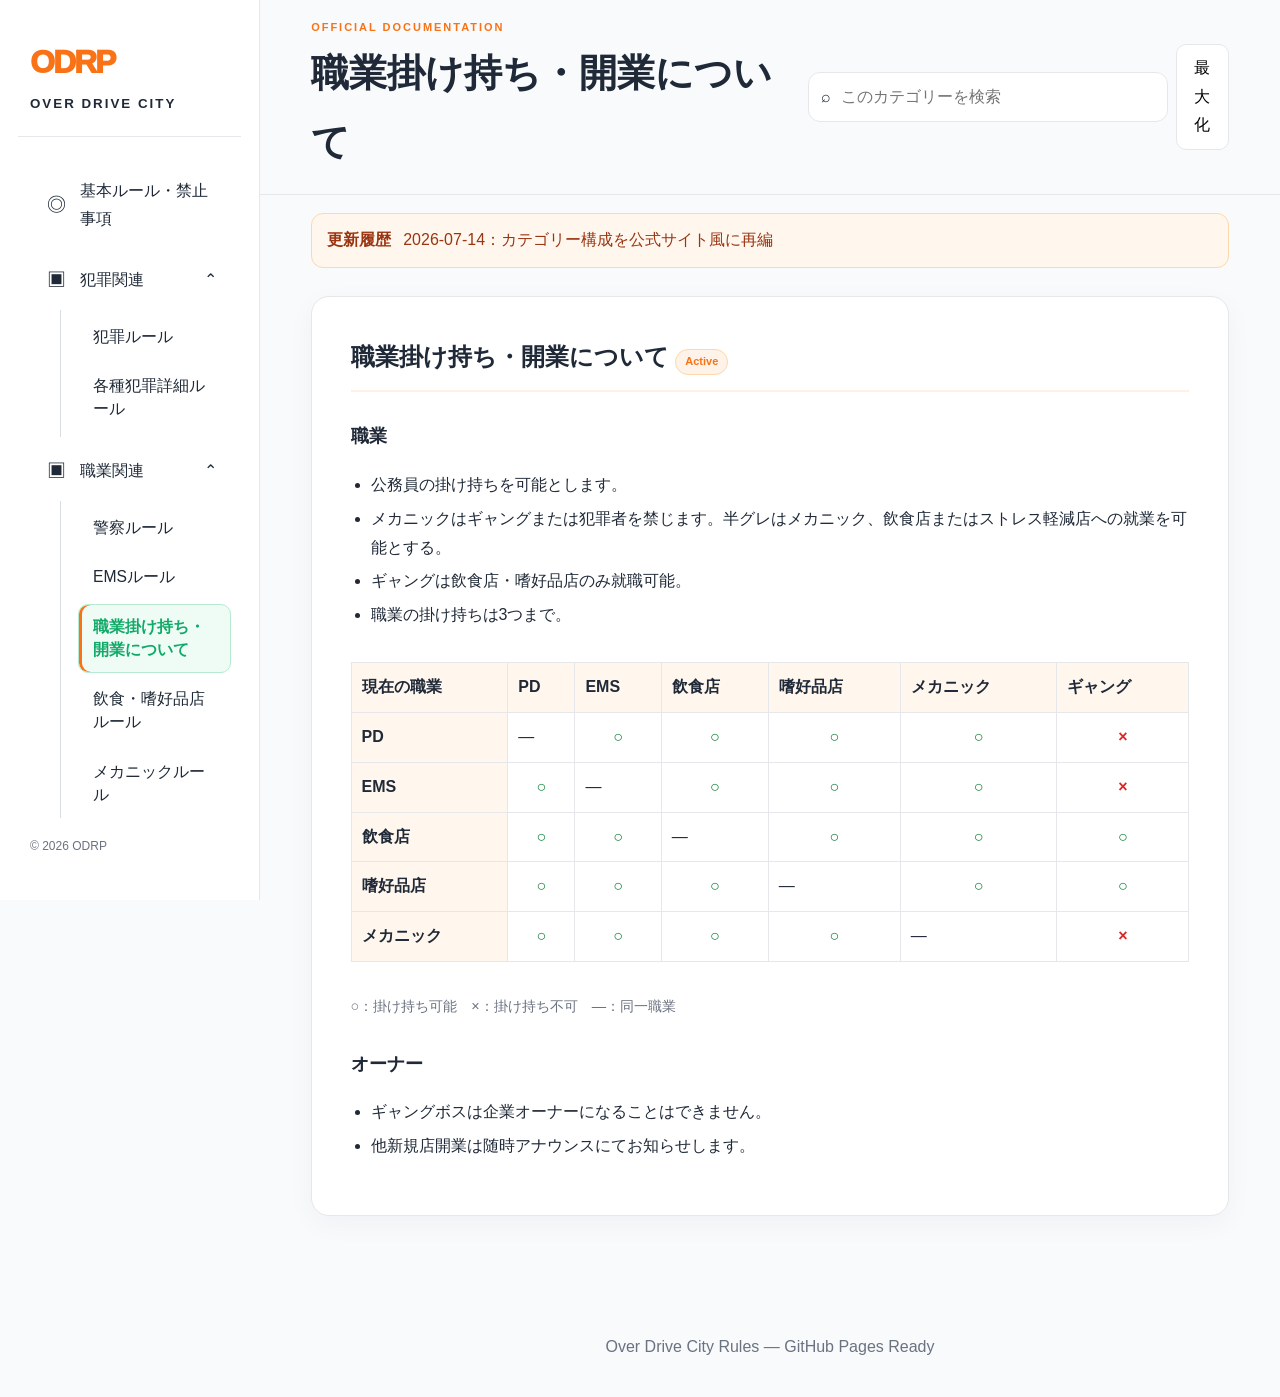
==== index.html @ 1b8e7c6a "Update index.html" ====
<!DOCTYPE html>
<html lang="ja" foxified-bridged="" foxified=""><head>
<meta charset="utf-8">
<meta content="width=device-width,initial-scale=1" name="viewport">
<meta content="#f97316" name="theme-color">
<meta content="Over Drive City（ODRP）公式ルールサイト" name="description">
<title>ODRP Rules | Over Drive City</title>
<link href="style.css" rel="stylesheet">
<script defer src="script.js"></script>
<style>.swal2-popup.swal2-toast{box-sizing:border-box;grid-column:1/4 !important;grid-row:1/4 !important;grid-template-columns:min-content auto min-content;padding:1em;overflow-y:hidden;background:#fff;box-shadow:0 0 1px rgba(0,0,0,.075),0 1px 2px rgba(0,0,0,.075),1px 2px 4px rgba(0,0,0,.075),1px 3px 8px rgba(0,0,0,.075),2px 4px 16px rgba(0,0,0,.075);pointer-events:all}.swal2-popup.swal2-toast>*{grid-column:2}.swal2-popup.swal2-toast .swal2-title{margin:.5em 1em;padding:0;font-size:1em;text-align:initial}.swal2-popup.swal2-toast .swal2-loading{justify-content:center}.swal2-popup.swal2-toast .swal2-input{height:2em;margin:.5em;font-size:1em}.swal2-popup.swal2-toast .swal2-validation-message{font-size:1em}.swal2-popup.swal2-toast .swal2-footer{margin:.5em 0 0;padding:.5em 0 0;font-size:.8em}.swal2-popup.swal2-toast .swal2-close{grid-column:3/3;grid-row:1/99;align-self:center;width:.8em;height:.8em;margin:0;font-size:2em}.swal2-popup.swal2-toast .swal2-html-container{margin:.5em 1em;padding:0;overflow:initial;font-size:1em;text-align:initial}.swal2-popup.swal2-toast .swal2-html-container:empty{padding:0}.swal2-popup.swal2-toast .swal2-loader{grid-column:1;grid-row:1/99;align-self:center;width:2em;height:2em;margin:.25em}.swal2-popup.swal2-toast .swal2-icon{grid-column:1;grid-row:1/99;align-self:center;width:2em;min-width:2em;height:2em;margin:0 .5em 0 0}.swal2-popup.swal2-toast .swal2-icon .swal2-icon-content{display:flex;align-items:center;font-size:1.8em;font-weight:bold}.swal2-popup.swal2-toast .swal2-icon.swal2-success .swal2-success-ring{width:2em;height:2em}.swal2-popup.swal2-toast .swal2-icon.swal2-error [class^=swal2-x-mark-line]{top:.875em;width:1.375em}.swal2-popup.swal2-toast .swal2-icon.swal2-error [class^=swal2-x-mark-line][class$=left]{left:.3125em}.swal2-popup.swal2-toast .swal2-icon.swal2-error [class^=swal2-x-mark-line][class$=right]{right:.3125em}.swal2-popup.swal2-toast .swal2-actions{justify-content:flex-start;height:auto;margin:0;margin-top:.5em;padding:0 .5em}.swal2-popup.swal2-toast .swal2-styled{margin:.25em .5em;padding:.4em .6em;font-size:1em}.swal2-popup.swal2-toast .swal2-success{border-color:#a5dc86}.swal2-popup.swal2-toast .swal2-success [class^=swal2-success-circular-line]{position:absolute;width:1.6em;height:3em;border-radius:50%}.swal2-popup.swal2-toast .swal2-success [class^=swal2-success-circular-line][class$=left]{top:-0.8em;left:-0.5em;transform:rotate(-45deg);transform-origin:2em 2em;border-radius:4em 0 0 4em}.swal2-popup.swal2-toast .swal2-success [class^=swal2-success-circular-line][class$=right]{top:-0.25em;left:.9375em;transform-origin:0 1.5em;border-radius:0 4em 4em 0}.swal2-popup.swal2-toast .swal2-success .swal2-success-ring{width:2em;height:2em}.swal2-popup.swal2-toast .swal2-success .swal2-success-fix{top:0;left:.4375em;width:.4375em;height:2.6875em}.swal2-popup.swal2-toast .swal2-success [class^=swal2-success-line]{height:.3125em}.swal2-popup.swal2-toast .swal2-success [class^=swal2-success-line][class$=tip]{top:1.125em;left:.1875em;width:.75em}.swal2-popup.swal2-toast .swal2-success [class^=swal2-success-line][class$=long]{top:.9375em;right:.1875em;width:1.375em}.swal2-popup.swal2-toast .swal2-success.swal2-icon-show .swal2-success-line-tip{animation:swal2-toast-animate-success-line-tip .75s}.swal2-popup.swal2-toast .swal2-success.swal2-icon-show .swal2-success-line-long{animation:swal2-toast-animate-success-line-long .75s}.swal2-popup.swal2-toast.swal2-show{animation:swal2-toast-show .5s}.swal2-popup.swal2-toast.swal2-hide{animation:swal2-toast-hide .1s forwards}div:where(.swal2-container){display:grid;position:fixed;z-index:1060;inset:0;box-sizing:border-box;grid-template-areas:"top-start     top            top-end" "center-start  center         center-end" "bottom-start  bottom-center  bottom-end";grid-template-rows:minmax(min-content, auto) minmax(min-content, auto) minmax(min-content, auto);height:100%;padding:.625em;overflow-x:hidden;transition:background-color .1s;-webkit-overflow-scrolling:touch}div:where(.swal2-container).swal2-backdrop-show,div:where(.swal2-container).swal2-noanimation{background:rgba(0,0,0,.4)}div:where(.swal2-container).swal2-backdrop-hide{background:rgba(0,0,0,0) !important}div:where(.swal2-container).swal2-top-start,div:where(.swal2-container).swal2-center-start,div:where(.swal2-container).swal2-bottom-start{grid-template-columns:minmax(0, 1fr) auto auto}div:where(.swal2-container).swal2-top,div:where(.swal2-container).swal2-center,div:where(.swal2-container).swal2-bottom{grid-template-columns:auto minmax(0, 1fr) auto}div:where(.swal2-container).swal2-top-end,div:where(.swal2-container).swal2-center-end,div:where(.swal2-container).swal2-bottom-end{grid-template-columns:auto auto minmax(0, 1fr)}div:where(.swal2-container).swal2-top-start>.swal2-popup{align-self:start}div:where(.swal2-container).swal2-top>.swal2-popup{grid-column:2;place-self:start center}div:where(.swal2-container).swal2-top-end>.swal2-popup,div:where(.swal2-container).swal2-top-right>.swal2-popup{grid-column:3;place-self:start end}div:where(.swal2-container).swal2-center-start>.swal2-popup,div:where(.swal2-container).swal2-center-left>.swal2-popup{grid-row:2;align-self:center}div:where(.swal2-container).swal2-center>.swal2-popup{grid-column:2;grid-row:2;place-self:center center}div:where(.swal2-container).swal2-center-end>.swal2-popup,div:where(.swal2-container).swal2-center-right>.swal2-popup{grid-column:3;grid-row:2;place-self:center end}div:where(.swal2-container).swal2-bottom-start>.swal2-popup,div:where(.swal2-container).swal2-bottom-left>.swal2-popup{grid-column:1;grid-row:3;align-self:end}div:where(.swal2-container).swal2-bottom>.swal2-popup{grid-column:2;grid-row:3;place-self:end center}div:where(.swal2-container).swal2-bottom-end>.swal2-popup,div:where(.swal2-container).swal2-bottom-right>.swal2-popup{grid-column:3;grid-row:3;place-self:end end}div:where(.swal2-container).swal2-grow-row>.swal2-popup,div:where(.swal2-container).swal2-grow-fullscreen>.swal2-popup{grid-column:1/4;width:100%}div:where(.swal2-container).swal2-grow-column>.swal2-popup,div:where(.swal2-container).swal2-grow-fullscreen>.swal2-popup{grid-row:1/4;align-self:stretch}div:where(.swal2-container).swal2-no-transition{transition:none !important}div:where(.swal2-container) div:where(.swal2-popup){display:none;position:relative;box-sizing:border-box;grid-template-columns:minmax(0, 100%);width:32em;max-width:100%;padding:0 0 1.25em;border:none;border-radius:5px;background:#fff;color:#545454;font-family:inherit;font-size:1rem}div:where(.swal2-container) div:where(.swal2-popup):focus{outline:none}div:where(.swal2-container) div:where(.swal2-popup).swal2-loading{overflow-y:hidden}div:where(.swal2-container) h2:where(.swal2-title){position:relative;max-width:100%;margin:0;padding:.8em 1em 0;color:inherit;font-size:1.875em;font-weight:600;text-align:center;text-transform:none;word-wrap:break-word}div:where(.swal2-container) div:where(.swal2-actions){display:flex;z-index:1;box-sizing:border-box;flex-wrap:wrap;align-items:center;justify-content:center;width:auto;margin:1.25em auto 0;padding:0}div:where(.swal2-container) div:where(.swal2-actions):not(.swal2-loading) .swal2-styled[disabled]{opacity:.4}div:where(.swal2-container) div:where(.swal2-actions):not(.swal2-loading) .swal2-styled:hover{background-image:linear-gradient(rgba(0, 0, 0, 0.1), rgba(0, 0, 0, 0.1))}div:where(.swal2-container) div:where(.swal2-actions):not(.swal2-loading) .swal2-styled:active{background-image:linear-gradient(rgba(0, 0, 0, 0.2), rgba(0, 0, 0, 0.2))}div:where(.swal2-container) div:where(.swal2-loader){display:none;align-items:center;justify-content:center;width:2.2em;height:2.2em;margin:0 1.875em;animation:swal2-rotate-loading 1.5s linear 0s infinite normal;border-width:.25em;border-style:solid;border-radius:100%;border-color:#2778c4 rgba(0,0,0,0) #2778c4 rgba(0,0,0,0)}div:where(.swal2-container) button:where(.swal2-styled){margin:.3125em;padding:.625em 1.1em;transition:box-shadow .1s;box-shadow:0 0 0 3px rgba(0,0,0,0);font-weight:500}div:where(.swal2-container) button:where(.swal2-styled):not([disabled]){cursor:pointer}div:where(.swal2-container) button:where(.swal2-styled).swal2-confirm{border:0;border-radius:.25em;background:initial;background-color:#7066e0;color:#fff;font-size:1em}div:where(.swal2-container) button:where(.swal2-styled).swal2-confirm:focus{box-shadow:0 0 0 3px rgba(112,102,224,.5)}div:where(.swal2-container) button:where(.swal2-styled).swal2-deny{border:0;border-radius:.25em;background:initial;background-color:#dc3741;color:#fff;font-size:1em}div:where(.swal2-container) button:where(.swal2-styled).swal2-deny:focus{box-shadow:0 0 0 3px rgba(220,55,65,.5)}div:where(.swal2-container) button:where(.swal2-styled).swal2-cancel{border:0;border-radius:.25em;background:initial;background-color:#6e7881;color:#fff;font-size:1em}div:where(.swal2-container) button:where(.swal2-styled).swal2-cancel:focus{box-shadow:0 0 0 3px rgba(110,120,129,.5)}div:where(.swal2-container) button:where(.swal2-styled).swal2-default-outline:focus{box-shadow:0 0 0 3px rgba(100,150,200,.5)}div:where(.swal2-container) button:where(.swal2-styled):focus{outline:none}div:where(.swal2-container) button:where(.swal2-styled)::-moz-focus-inner{border:0}div:where(.swal2-container) div:where(.swal2-footer){margin:1em 0 0;padding:1em 1em 0;border-top:1px solid #eee;color:inherit;font-size:1em;text-align:center}div:where(.swal2-container) .swal2-timer-progress-bar-container{position:absolute;right:0;bottom:0;left:0;grid-column:auto !important;overflow:hidden;border-bottom-right-radius:5px;border-bottom-left-radius:5px}div:where(.swal2-container) div:where(.swal2-timer-progress-bar){width:100%;height:.25em;background:rgba(0,0,0,.2)}div:where(.swal2-container) img:where(.swal2-image){max-width:100%;margin:2em auto 1em}div:where(.swal2-container) button:where(.swal2-close){z-index:2;align-items:center;justify-content:center;width:1.2em;height:1.2em;margin-top:0;margin-right:0;margin-bottom:-1.2em;padding:0;overflow:hidden;transition:color .1s,box-shadow .1s;border:none;border-radius:5px;background:rgba(0,0,0,0);color:#ccc;font-family:monospace;font-size:2.5em;cursor:pointer;justify-self:end}div:where(.swal2-container) button:where(.swal2-close):hover{transform:none;background:rgba(0,0,0,0);color:#f27474}div:where(.swal2-container) button:where(.swal2-close):focus{outline:none;box-shadow:inset 0 0 0 3px rgba(100,150,200,.5)}div:where(.swal2-container) button:where(.swal2-close)::-moz-focus-inner{border:0}div:where(.swal2-container) .swal2-html-container{z-index:1;justify-content:center;margin:1em 1.6em .3em;padding:0;overflow:auto;color:inherit;font-size:1.125em;font-weight:normal;line-height:normal;text-align:center;word-wrap:break-word;word-break:break-word}div:where(.swal2-container) input:where(.swal2-input),div:where(.swal2-container) input:where(.swal2-file),div:where(.swal2-container) textarea:where(.swal2-textarea),div:where(.swal2-container) select:where(.swal2-select),div:where(.swal2-container) div:where(.swal2-radio),div:where(.swal2-container) label:where(.swal2-checkbox){margin:1em 2em 3px}div:where(.swal2-container) input:where(.swal2-input),div:where(.swal2-container) input:where(.swal2-file),div:where(.swal2-container) textarea:where(.swal2-textarea){box-sizing:border-box;width:auto;transition:border-color .1s,box-shadow .1s;border:1px solid #d9d9d9;border-radius:.1875em;background:rgba(0,0,0,0);box-shadow:inset 0 1px 1px rgba(0,0,0,.06),0 0 0 3px rgba(0,0,0,0);color:inherit;font-size:1.125em}div:where(.swal2-container) input:where(.swal2-input).swal2-inputerror,div:where(.swal2-container) input:where(.swal2-file).swal2-inputerror,div:where(.swal2-container) textarea:where(.swal2-textarea).swal2-inputerror{border-color:#f27474 !important;box-shadow:0 0 2px #f27474 !important}div:where(.swal2-container) input:where(.swal2-input):focus,div:where(.swal2-container) input:where(.swal2-file):focus,div:where(.swal2-container) textarea:where(.swal2-textarea):focus{border:1px solid #b4dbed;outline:none;box-shadow:inset 0 1px 1px rgba(0,0,0,.06),0 0 0 3px rgba(100,150,200,.5)}div:where(.swal2-container) input:where(.swal2-input)::placeholder,div:where(.swal2-container) input:where(.swal2-file)::placeholder,div:where(.swal2-container) textarea:where(.swal2-textarea)::placeholder{color:#ccc}div:where(.swal2-container) .swal2-range{margin:1em 2em 3px;background:#fff}div:where(.swal2-container) .swal2-range input{width:80%}div:where(.swal2-container) .swal2-range output{width:20%;color:inherit;font-weight:600;text-align:center}div:where(.swal2-container) .swal2-range input,div:where(.swal2-container) .swal2-range output{height:2.625em;padding:0;font-size:1.125em;line-height:2.625em}div:where(.swal2-container) .swal2-input{height:2.625em;padding:0 .75em}div:where(.swal2-container) .swal2-file{width:75%;margin-right:auto;margin-left:auto;background:rgba(0,0,0,0);font-size:1.125em}div:where(.swal2-container) .swal2-textarea{height:6.75em;padding:.75em}div:where(.swal2-container) .swal2-select{min-width:50%;max-width:100%;padding:.375em .625em;background:rgba(0,0,0,0);color:inherit;font-size:1.125em}div:where(.swal2-container) .swal2-radio,div:where(.swal2-container) .swal2-checkbox{align-items:center;justify-content:center;background:#fff;color:inherit}div:where(.swal2-container) .swal2-radio label,div:where(.swal2-container) .swal2-checkbox label{margin:0 .6em;font-size:1.125em}div:where(.swal2-container) .swal2-radio input,div:where(.swal2-container) .swal2-checkbox input{flex-shrink:0;margin:0 .4em}div:where(.swal2-container) label:where(.swal2-input-label){display:flex;justify-content:center;margin:1em auto 0}div:where(.swal2-container) div:where(.swal2-validation-message){align-items:center;justify-content:center;margin:1em 0 0;padding:.625em;overflow:hidden;background:#f0f0f0;color:#666;font-size:1em;font-weight:300}div:where(.swal2-container) div:where(.swal2-validation-message)::before{content:"!";display:inline-block;width:1.5em;min-width:1.5em;height:1.5em;margin:0 .625em;border-radius:50%;background-color:#f27474;color:#fff;font-weight:600;line-height:1.5em;text-align:center}div:where(.swal2-container) .swal2-progress-steps{flex-wrap:wrap;align-items:center;max-width:100%;margin:1.25em auto;padding:0;background:rgba(0,0,0,0);font-weight:600}div:where(.swal2-container) .swal2-progress-steps li{display:inline-block;position:relative}div:where(.swal2-container) .swal2-progress-steps .swal2-progress-step{z-index:20;flex-shrink:0;width:2em;height:2em;border-radius:2em;background:#2778c4;color:#fff;line-height:2em;text-align:center}div:where(.swal2-container) .swal2-progress-steps .swal2-progress-step.swal2-active-progress-step{background:#2778c4}div:where(.swal2-container) .swal2-progress-steps .swal2-progress-step.swal2-active-progress-step~.swal2-progress-step{background:#add8e6;color:#fff}div:where(.swal2-container) .swal2-progress-steps .swal2-progress-step.swal2-active-progress-step~.swal2-progress-step-line{background:#add8e6}div:where(.swal2-container) .swal2-progress-steps .swal2-progress-step-line{z-index:10;flex-shrink:0;width:2.5em;height:.4em;margin:0 -1px;background:#2778c4}div:where(.swal2-icon){position:relative;box-sizing:content-box;justify-content:center;width:5em;height:5em;margin:2.5em auto .6em;border:0.25em solid rgba(0,0,0,0);border-radius:50%;border-color:#000;font-family:inherit;line-height:5em;cursor:default;user-select:none}div:where(.swal2-icon) .swal2-icon-content{display:flex;align-items:center;font-size:3.75em}div:where(.swal2-icon).swal2-error{border-color:#f27474;color:#f27474}div:where(.swal2-icon).swal2-error .swal2-x-mark{position:relative;flex-grow:1}div:where(.swal2-icon).swal2-error [class^=swal2-x-mark-line]{display:block;position:absolute;top:2.3125em;width:2.9375em;height:.3125em;border-radius:.125em;background-color:#f27474}div:where(.swal2-icon).swal2-error [class^=swal2-x-mark-line][class$=left]{left:1.0625em;transform:rotate(45deg)}div:where(.swal2-icon).swal2-error [class^=swal2-x-mark-line][class$=right]{right:1em;transform:rotate(-45deg)}div:where(.swal2-icon).swal2-error.swal2-icon-show{animation:swal2-animate-error-icon .5s}div:where(.swal2-icon).swal2-error.swal2-icon-show .swal2-x-mark{animation:swal2-animate-error-x-mark .5s}div:where(.swal2-icon).swal2-warning{border-color:#facea8;color:#f8bb86}div:where(.swal2-icon).swal2-warning.swal2-icon-show{animation:swal2-animate-error-icon .5s}div:where(.swal2-icon).swal2-warning.swal2-icon-show .swal2-icon-content{animation:swal2-animate-i-mark .5s}div:where(.swal2-icon).swal2-info{border-color:#9de0f6;color:#3fc3ee}div:where(.swal2-icon).swal2-info.swal2-icon-show{animation:swal2-animate-error-icon .5s}div:where(.swal2-icon).swal2-info.swal2-icon-show .swal2-icon-content{animation:swal2-animate-i-mark .8s}div:where(.swal2-icon).swal2-question{border-color:#c9dae1;color:#87adbd}div:where(.swal2-icon).swal2-question.swal2-icon-show{animation:swal2-animate-error-icon .5s}div:where(.swal2-icon).swal2-question.swal2-icon-show .swal2-icon-content{animation:swal2-animate-question-mark .8s}div:where(.swal2-icon).swal2-success{border-color:#a5dc86;color:#a5dc86}div:where(.swal2-icon).swal2-success [class^=swal2-success-circular-line]{position:absolute;width:3.75em;height:7.5em;border-radius:50%}div:where(.swal2-icon).swal2-success [class^=swal2-success-circular-line][class$=left]{top:-0.4375em;left:-2.0635em;transform:rotate(-45deg);transform-origin:3.75em 3.75em;border-radius:7.5em 0 0 7.5em}div:where(.swal2-icon).swal2-success [class^=swal2-success-circular-line][class$=right]{top:-0.6875em;left:1.875em;transform:rotate(-45deg);transform-origin:0 3.75em;border-radius:0 7.5em 7.5em 0}div:where(.swal2-icon).swal2-success .swal2-success-ring{position:absolute;z-index:2;top:-0.25em;left:-0.25em;box-sizing:content-box;width:100%;height:100%;border:.25em solid rgba(165,220,134,.3);border-radius:50%}div:where(.swal2-icon).swal2-success .swal2-success-fix{position:absolute;z-index:1;top:.5em;left:1.625em;width:.4375em;height:5.625em;transform:rotate(-45deg)}div:where(.swal2-icon).swal2-success [class^=swal2-success-line]{display:block;position:absolute;z-index:2;height:.3125em;border-radius:.125em;background-color:#a5dc86}div:where(.swal2-icon).swal2-success [class^=swal2-success-line][class$=tip]{top:2.875em;left:.8125em;width:1.5625em;transform:rotate(45deg)}div:where(.swal2-icon).swal2-success [class^=swal2-success-line][class$=long]{top:2.375em;right:.5em;width:2.9375em;transform:rotate(-45deg)}div:where(.swal2-icon).swal2-success.swal2-icon-show .swal2-success-line-tip{animation:swal2-animate-success-line-tip .75s}div:where(.swal2-icon).swal2-success.swal2-icon-show .swal2-success-line-long{animation:swal2-animate-success-line-long .75s}div:where(.swal2-icon).swal2-success.swal2-icon-show .swal2-success-circular-line-right{animation:swal2-rotate-success-circular-line 4.25s ease-in}[class^=swal2]{-webkit-tap-highlight-color:rgba(0,0,0,0)}.swal2-show{animation:swal2-show .3s}.swal2-hide{animation:swal2-hide .15s forwards}.swal2-noanimation{transition:none}.swal2-scrollbar-measure{position:absolute;top:-9999px;width:50px;height:50px;overflow:scroll}.swal2-rtl .swal2-close{margin-right:initial;margin-left:0}.swal2-rtl .swal2-timer-progress-bar{right:0;left:auto}@keyframes swal2-toast-show{0%{transform:translateY(-0.625em) rotateZ(2deg)}33%{transform:translateY(0) rotateZ(-2deg)}66%{transform:translateY(0.3125em) rotateZ(2deg)}100%{transform:translateY(0) rotateZ(0deg)}}@keyframes swal2-toast-hide{100%{transform:rotateZ(1deg);opacity:0}}@keyframes swal2-toast-animate-success-line-tip{0%{top:.5625em;left:.0625em;width:0}54%{top:.125em;left:.125em;width:0}70%{top:.625em;left:-0.25em;width:1.625em}84%{top:1.0625em;left:.75em;width:.5em}100%{top:1.125em;left:.1875em;width:.75em}}@keyframes swal2-toast-animate-success-line-long{0%{top:1.625em;right:1.375em;width:0}65%{top:1.25em;right:.9375em;width:0}84%{top:.9375em;right:0;width:1.125em}100%{top:.9375em;right:.1875em;width:1.375em}}@keyframes swal2-show{0%{transform:scale(0.7)}45%{transform:scale(1.05)}80%{transform:scale(0.95)}100%{transform:scale(1)}}@keyframes swal2-hide{0%{transform:scale(1);opacity:1}100%{transform:scale(0.5);opacity:0}}@keyframes swal2-animate-success-line-tip{0%{top:1.1875em;left:.0625em;width:0}54%{top:1.0625em;left:.125em;width:0}70%{top:2.1875em;left:-0.375em;width:3.125em}84%{top:3em;left:1.3125em;width:1.0625em}100%{top:2.8125em;left:.8125em;width:1.5625em}}@keyframes swal2-animate-success-line-long{0%{top:3.375em;right:2.875em;width:0}65%{top:3.375em;right:2.875em;width:0}84%{top:2.1875em;right:0;width:3.4375em}100%{top:2.375em;right:.5em;width:2.9375em}}@keyframes swal2-rotate-success-circular-line{0%{transform:rotate(-45deg)}5%{transform:rotate(-45deg)}12%{transform:rotate(-405deg)}100%{transform:rotate(-405deg)}}@keyframes swal2-animate-error-x-mark{0%{margin-top:1.625em;transform:scale(0.4);opacity:0}50%{margin-top:1.625em;transform:scale(0.4);opacity:0}80%{margin-top:-0.375em;transform:scale(1.15)}100%{margin-top:0;transform:scale(1);opacity:1}}@keyframes swal2-animate-error-icon{0%{transform:rotateX(100deg);opacity:0}100%{transform:rotateX(0deg);opacity:1}}@keyframes swal2-rotate-loading{0%{transform:rotate(0deg)}100%{transform:rotate(360deg)}}@keyframes swal2-animate-question-mark{0%{transform:rotateY(-360deg)}100%{transform:rotateY(0)}}@keyframes swal2-animate-i-mark{0%{transform:rotateZ(45deg);opacity:0}25%{transform:rotateZ(-25deg);opacity:.4}50%{transform:rotateZ(15deg);opacity:.8}75%{transform:rotateZ(-5deg);opacity:1}100%{transform:rotateX(0);opacity:1}}body.swal2-shown:not(.swal2-no-backdrop):not(.swal2-toast-shown){overflow:hidden}body.swal2-height-auto{height:auto !important}body.swal2-no-backdrop .swal2-container{background-color:rgba(0,0,0,0) !important;pointer-events:none}body.swal2-no-backdrop .swal2-container .swal2-popup{pointer-events:all}body.swal2-no-backdrop .swal2-container .swal2-modal{box-shadow:0 0 10px rgba(0,0,0,.4)}@media print{body.swal2-shown:not(.swal2-no-backdrop):not(.swal2-toast-shown){overflow-y:scroll !important}body.swal2-shown:not(.swal2-no-backdrop):not(.swal2-toast-shown)>[aria-hidden=true]{display:none}body.swal2-shown:not(.swal2-no-backdrop):not(.swal2-toast-shown) .swal2-container{position:static !important}}body.swal2-toast-shown .swal2-container{box-sizing:border-box;width:360px;max-width:100%;background-color:rgba(0,0,0,0);pointer-events:none}body.swal2-toast-shown .swal2-container.swal2-top{inset:0 auto auto 50%;transform:translateX(-50%)}body.swal2-toast-shown .swal2-container.swal2-top-end,body.swal2-toast-shown .swal2-container.swal2-top-right{inset:0 0 auto auto}body.swal2-toast-shown .swal2-container.swal2-top-start,body.swal2-toast-shown .swal2-container.swal2-top-left{inset:0 auto auto 0}body.swal2-toast-shown .swal2-container.swal2-center-start,body.swal2-toast-shown .swal2-container.swal2-center-left{inset:50% auto auto 0;transform:translateY(-50%)}body.swal2-toast-shown .swal2-container.swal2-center{inset:50% auto auto 50%;transform:translate(-50%, -50%)}body.swal2-toast-shown .swal2-container.swal2-center-end,body.swal2-toast-shown .swal2-container.swal2-center-right{inset:50% 0 auto auto;transform:translateY(-50%)}body.swal2-toast-shown .swal2-container.swal2-bottom-start,body.swal2-toast-shown .swal2-container.swal2-bottom-left{inset:auto auto 0 0}body.swal2-toast-shown .swal2-container.swal2-bottom{inset:auto auto 0 50%;transform:translateX(-50%)}body.swal2-toast-shown .swal2-container.swal2-bottom-end,body.swal2-toast-shown .swal2-container.swal2-bottom-right{inset:auto 0 0 auto}</style><style>
      .ejoy-sub-active{
        color: #1296ba !important;
      }
      
      .ejoy-sub-hovered{
        color: #1296ba !important;
      }
      .ejoy-sub-clzz{
        cursor: pointer;
        
        lineHeight: 1.2;
          font-size: 28px;
          color: #FFCC00; background: rgba(17, 17, 17, 0.7);
        
      }
      .ejoy-sub-clzz:hover{
        color: #1296ba !important;
      }
      .ej-trans-sub{
        position: absolute !important;
        width: 100% !important;
        display: flex !important;
        justify-content: center !important;
        align-items: center !important;
        z-index: 9999999 !important;
        cursor: move;
      }
      .ej-trans-sub > span{
        color: #3CF9ED;
        font-size: 18px;
        text-align: center;
        padding: 0 16px;
        line-height: 1.5;
        background: rgba(32, 26, 25, 0.8);
        // text-shadow: 0px 1px 4px black;
        padding: 0 8px;
        
        lineHeight: 1.2;
        font-size: 16px;
        color: #0CB1C7; background: rgba(67, 65, 65, 0.7);
      
      }
      .ej-full-screen-video{
        position: absolute;
        width: 30px;
        height: 30px;
        top: 30px;
        right: 10px;
        display: flex;
        justify-content: center;
        align-items: center;
        z-index: 99999999;
        cursor: pointer;
      }
      .ej-main-sub{
        position: absolute !important;
        width: 100% !important;
        display: flex !important;
        justify-content: center !important;
        align-items: center !important;
        z-index: 99999999 !important;
        cursor: move;
        padding: 0 8px;
      }
      .ej-main-sub > span{
        color: white;
        font-size: 20px;
        line-height: 1.5;
        text-align: center;
        background: rgba(32, 26, 25, 0.8);
        padding: 2px 8px;
        font-weight: normal !important;
        
        lineHeight: 1.2;
          font-size: 28px;
          color: #FFCC00; background: rgba(17, 17, 17, 0.7);
        
      }

      .ej-main-sub .ejoy-sub-clzz{
        background: transparent !important
      }

      .tran-subtitle > span{
        cursor: pointer;
        padding-left: 10px;
        top: 2px;
        position: relative;
      }

      .tran-subtitle > span > span{
        position: absolute;
        top: -170%;
        background: rgba(0,0,0,0.5);
        font-size: 13px;
        line-height: 20px;
        padding: 2px 8px;
        color: white;
        display: none;
        border-radius: 4px;
        white-space: nowrap;
        left: -50%;
        font-weight: normal;
      }

      .viewPopupPro {
        z-index: 2147483647;
        cursor: auto;
        position: absolute;
        z-index: 2147483647;
        background: #111111;
        transition: opacity 1s;
        width: 172px;
        height: 66px;
        opacity: 1;
        border-radius: 6px;
        display: flex;
        flex-direction: column;
        justify-content: center;
        align-items: center;
      }

      .titlePopupPro {
        font-style: normal;
        font-weight: 400;
        font-size: 10px;
        line-height: 12px;
        color: #E5E5E5;
        text-shadow: 0px 3px 3px rgba(0, 0, 0, 0.25);
      }
  
      .viewGoPro {
        background: #FFCC00;
        border-radius: 72.6257px;
        display: flex;
        justify-content: center;
        align-items: center;
        margin-top: 8px;
        padding-left: 10px;
        cursor: pointer;
  
      }

      .viewGoPro svg {
        pointer-events: none;
      }
      
      .textGoPro {
        font-style: normal;
        font-weight: 600;
        font-size: 10px;
        line-height: 12px;
        pointer-events: none;
        text-align: center;
        color: #FFFFFF;
        padding: 4px 14px 4px 4px;
      }

      .viewPopupPro{
        top: auto !important;
        bottom: 15px !important;
      }

      .view-icon-copy-main-sub:hover > span,
      .view-icon-edit-sub:hover > span,
      .view-icon-exit-full-sub:hover > span,
      .view-icon-full-sub:hover > span,
      .iconCrownGoPro:hover > span,
      .view-icon-copy-tran-sub:hover > span {
        display: block;
      }

      .iconCrownGoPro{
        padding-left: 0px !important;
        padding-right: 8px !important;
      }
      .iconCrownGoPro svg{
        width: 17px;
        height: 17px;
      }
      .view-icon-full-sub, .view-icon-exit-full-sub {
        display: flex;
      }

      .view-icon-full-sub > svg, .view-icon-exit-full-sub > svg {
        pointer-events: none;
      }

      .tran-subtitle > span > svg{
        width: 16px;
        height: 16px;
        pointer-events: none;
        display: inline-flex !important;
        vertical-align: baseline !important;
      }
      
      .view-icon-copy-main-sub > svg{
        pointer-events: none;
        color: #FFCC00
      }

      .iconCrownGoPro{
        padding-left: 0 !important;
        padding-right: 8px !important;
      }
      .view-icon-copy-tran-sub > svg{
        pointer-events: none;
        color: #0CB1C7
      }
      </style></head>
<body>
<header class="mobile-header"><button aria-label="メニューを開く" id="menuBtn">☰</button><strong>ODRP RULES</strong><button aria-label="表示切替" id="themeBtn">◐</button></header>
<aside class="sidebar" id="sidebar">
<a class="logo" href="#welcome"><span>ODRP</span><small>OVER DRIVE CITY</small></a>
<nav aria-label="カテゴリー" class="category-tree" id="categoryNav">
<button class="nav-item nav-root" data-category="basic-prohibited" aria-current="false"><span class="nav-icon">◎</span><span>基本ルール・禁止事項</span></button>
<section class="nav-group open">
<button aria-expanded="true" class="nav-group-title" type="button"><span class="nav-icon">▣</span><span>犯罪関連</span><span class="chevron">⌃</span></button>
<div class="nav-children">
<button class="nav-item" data-category="crime" aria-current="false">犯罪ルール</button>
<button class="nav-item" data-category="crime-details" aria-current="false">各種犯罪詳細ルール</button>
</div>
</section>
<section class="nav-group open">
<button aria-expanded="true" class="nav-group-title" type="button"><span class="nav-icon">▣</span><span>職業関連</span><span class="chevron">⌃</span></button>
<div class="nav-children">
<button class="nav-item" data-category="police" aria-current="false">警察ルール</button>
<button class="nav-item" data-category="ems" aria-current="false">EMSルール</button>
<button class="nav-item active" data-category="jobs" aria-current="page">職業掛け持ち・開業について</button>
<button class="nav-item" data-category="restaurants" aria-current="false">飲食・嗜好品店ルール</button>
<button class="nav-item" data-category="mechanic" aria-current="false">メカニックルール</button>
<button class="nav-item" data-category="doctor" aria-current="false">個人医ルール</button>
<button class="nav-item" data-category="vehicle-prices" aria-current="false">ODRP 車両価格一覧</button>
</div>
</section>
<section class="nav-group open">
<button aria-expanded="true" class="nav-group-title" type="button"><span class="nav-icon">▣</span><span>その他</span><span class="chevron">⌃</span></button>
<div class="nav-children">
<button class="nav-item" data-category="police-safezone" aria-current="false">警察署襲撃範囲＆セーフゾーン</button>
<button class="nav-item" data-category="redzone" aria-current="false">レッドゾーンについて</button>
<button class="nav-item" data-category="delivery" aria-current="false">配信ルール</button>
<button class="nav-item" data-category="support" aria-current="false">支援について</button>
<button class="nav-item" data-category="contact" aria-current="false">お問い合わせ</button>
</div>
</section>
</nav>
<div class="side-footer">© <span id="year">2026</span> ODRP</div>
</aside>
<div class="overlay" id="overlay"></div>
<main class="main">
<section class="topbar">
<div><p class="eyebrow">OFFICIAL DOCUMENTATION</p><h1 id="pageTitle">職業掛け持ち・開業について</h1></div>
<div class="tools"><label class="search"><span>⌕</span><input id="searchInput" placeholder="このカテゴリーを検索" type="search"></label><button id="wideBtn">最大化</button></div>
</section>
<div class="updatebar"><strong>更新履歴</strong><span id="updateText" class="">2026-07-14：カテゴリー構成を公式サイト風に再編</span><button hidden="" id="clearSearch">検索解除</button></div>
<div class="search-status" hidden="" id="searchStatus"></div>
<section class="category" data-category="welcome">
<article class="hero-card">
<div>
<p class="badge">WELCOME</p>
<h2>Welcome to ODRP</h2>
<p class="lead">物語・犯罪・現実<br><strong>選択の数だけ、結末がある。</strong></p>
<h3>はじめに</h3>
<p>ようこそODRPへ！</p>
<p>自分のしたい事を、ここで出会う仲間達と共に、やりたいようにやってください。</p>
<blockquote><strong>選択の数だけ、結末がある。</strong><br>一本道じゃ終わらない物語<br>分岐する運命<br>その先は自分次第。欲望か、信念か。<br>すべては選択だ。この街に、正解はない。</blockquote>
<p>あなたらしいRPをODRPで思う存分楽しんでください！</p>
<p>当サーバーはRP（ロールプレイ）サーバーです。参加する場合は、最低限のモラル・マナーを守ってください。</p>
</div>
<div aria-label="Over Drive Cityの都市イメージ" class="city-hero"><div class="sun"></div><div class="mountains"></div><div class="skyline"><i></i><i></i><i></i><i></i><i></i><i></i><i></i></div><div class="hero-logo"><b>ODRP</b><span>Over Drive City</span></div><div class="road"></div></div>
</article>
<article class="rule-card"><h2>Table of Content</h2><ul><li>Welcome to ODRP</li><li>基本ルール</li><li>禁止事項</li></ul></article>
</section>
<section class="category" data-category="basic-prohibited">
<article class="rule-card"><h2><span>01</span> 基本ルール</h2>
<div class="notice">運営メンバーへのDMは、許可された場合のみ送ってください。<br>※ルールは随時変更する可能性があります。</div>
<h3>参加条件</h3><p>以下の条件に該当する方のみ参加可能です。</p><ul><li>RPの趣旨を理解している方</li><li>一般的なマナー・モラルを守れる方</li><li>実年齢18歳未満の方は参加できません。</li><li>サーバーの世界観を壊す行動・言動をしない方</li></ul>
<h3>BAN権限について</h3><p>以下のロールを付与されている運営メンバーは、サーバールール違反者をBANする権限を有します。</p><p><strong>市長　副市長　公式ADOBE</strong></p><ul><li>BANの判断は運営側の裁量で行われます。</li><li>いかなる場合でもBAN理由の開示は行いません。</li><li>異議申し立てがある場合は、HPのお問い合わせフォームからのみ送信することが可能です。</li><li>それ以外の方法（Discord・DM）でのお問い合わせには一切対応しません。</li><li>運営メンバーへのDMは、許可された場合のみ送ってください。</li></ul>
<h3>瞑想時間</h3><p><strong>6:00　14:00　18:00　26:00</strong></p>
<h3>初心者マークについて</h3><p>初心者マークが付いている状態で犯罪を行うことを禁止します。</p>
<h3>白市民パスについて</h3><p>他のプレイヤーの白市民パスを借り、割引などを受けることを禁止します。発覚した場合は、貸したプレイヤーの白市民パスを剥奪します。</p>
<h3>初心者割・白市民割について</h3><ul><li>初心者割と白市民割は重複しません。</li><li>白市民パスは初心者マークが外れたあと発行可能です。</li><li>禊は、最終逮捕歴から2週間経過で完了です。</li><li>禊完了後、白市民パスが発行可能となります。</li><li>白市民パス所持者、または初心者割では、飲食店等でお得な割引を受けられます。</li></ul>
<h3>街中での支払いについて</h3><p>支払い（罰金・治療費・飲食費・カスタム代など）は、必ずその場で行ってください。支払えない状態で犯罪や購入などを行うことを禁止します。</p>
<h3>名前について</h3><ul><li>Discord名を街の名前にしてください。</li><li>ホワイトリストでは、「あああ」など、よく分からない名前は通らないものと考えてください。</li></ul>
<h3>キャラモデルについて</h3><p>男性：<code>mp_m_freemode_01</code><br>女性：<code>mp_f_freemode_01</code><br>上記のモデルを使用してください。</p>
</article>
<article class="rule-card danger"><h2><span>02</span> 禁止事項 <span class="status">New</span></h2>
<p>以下の行為は禁止です。違反した場合は、警告・BANなどの対応を行います。</p>
<div class="rule-grid">
<div><h3>チート・グリッチ</h3><p>あらゆる理由があってもチートの使用は禁止です。発覚時は一発BANです。グリッチの使用も禁止です。基本は警告、内容により処罰します。</p></div>
<div><h3>スピードブースト・グリッチロール</h3><p>厳禁です。</p></div>
<div><h3>RDM / VDM</h3><p>犯罪シーン以外でのRDM（ランダムデスマッチ）・VDM（ビーグルデスマッチ）は禁止です。</p></div>
<div><h3>no water 　no bush　トレーサー系　禁止</h3><p>Citizenは可能ですが、波を消すものに関しては禁止とします。なお、禁止されているものの使用が確認された場合BANとします。</p></div>
<div><h3>ゲーム内のサウンド改変</h3><p>禁止です。</p></div>
<div><h3>クルーズコントロール</h3><p>禁止です。</p></div>
<div><h3>無線撃ち</h3><p>戦闘中に無線を使い、エモートで銃を隠す行為は禁止です。</p></div>
<div><h3>エモキャン</h3><p>エモートキャンセル、リロキャン、スライディングキャンセル、飛び降りキャンセルなどは禁止です。</p></div>
<div><h3>ドライブバイ</h3><p>Fで車両に乗った状態で射撃する行為は禁止です。</p></div>
<div><h3>松葉状態での運転</h3><p>禁止です。</p></div>
<div><h3>ヘリの扉</h3><p>扉を開けたまま運転することは禁止です。</p></div>
<div><h3>防弾・武器カスタム</h3><p>カスタムで装備できる防弾、武器関係は禁止です。</p></div>
<div><h3>レティクルの表示</h3><p>外部ツールを含め使用禁止です。削除方法：F8コマンドで <code>profile_reticulesize -10</code> を入力してください。</p></div>
<div><h3>犯罪中の無線名</h3><p>犯罪中に無線の名前を変更することは禁止です。</p></div>
<div><h3>グレーゾーン</h3><p>グレーゾーンを突く行為は禁止です。</p></div>
<div><h3>コンバットログ</h3><p>戦闘・犯罪シーン中のログアウトは禁止です。犯罪シーン中に強制瞑想が発生した場合は、警察署へ出頭し相談してください。</p></div>
<div><h3>白い服装・車両</h3><p>重強盗以上の犯罪で、白い服装や車両を使用することは禁止です。</p></div>
<div><h3>犯罪中のエモート</h3><p>禁止です。</p></div>
<div><h3>犯罪中のスケボー</h3><p>使用禁止です。</p></div>
<div><h3>ゾンビ行為</h3><p>一度シーン中にダウンしたら、シーンに復帰不可能です。</p></div>
<div><h3>シーン中の立てこもり禁止</h3><p>全犯罪、30分以上の立てこもりを禁止とします。</p></div>
<div><h3>パワーゲーミング</h3><p>現実的に不可能な行動や、一方的に有利な状況を押し付けるRPは禁止です。</p></div>
<div><h3>ガレージでのパワープレイ</h3><p>警察が目視している、または把握している状態で、薬物や盗難物が入った車両をガレージに隠し、警察の指示に従わず出さない行為は禁止です。犯罪シーンでは歩行スタイルの変更も禁止です。</p></div>
<div><h3>防弾ヘルメット</h3><p>使用禁止です。</p></div>
<div><h3>HUDの悪用</h3><p>HUDをレティクル代わりに配置することは禁止です。</p></div>
<div><h3>セーフゾーン</h3><p>セーフゾーンに記載されている場所で、犯罪行為とみなされるものはすべて禁止です。</p></div>
<div><h3>ROB</h3><p>プレイヤーを脅す・殺害して奪う行為、他プレイヤーのトランクから奪う行為は禁止です。</p></div>
<div><h3>アンチRP</h3><p>RPの流れを壊す行為は禁止です。RPサーバーであることを理解してください。</p></div>
<div><h3>ハラスメント</h3><p>セクシャルハラスメント、ストーカー、つきまとい、過度な粘着行為などは禁止です。判断基準は運営陣が最終決定権を持ちます。</p></div>
<div><h3>ヘイトスピーチ</h3><p>差別発言・ヘイトスピーチは禁止です。</p></div>
<div><h3>ルールの穴を突く行為</h3><p>ルールの抜け道を利用した行為は禁止です。「書いていないからOK」という解釈は通用しません。疑問がある場合はチケットで確認してください。</p></div>
<div><h3>著作権</h3><p>配信・使用素材などの著作権は必ず遵守してください。</p></div>
<div><h3>メタゲーム</h3><p>ゲーム外の情報をRPに持ち込む行為は禁止です。</p></div>
<div><h3>ゴースティング</h3><p>街にいる間に他住民の配信を閲覧すること、配信で得た情報を街中へ持ち込むことは禁止です。詳細は配信ルールを確認してください。</p></div>
<div><h3>トローリング</h3><p>故意に他プレイヤーを困らせる行為は禁止です。</p></div>
<div><h3>RMT</h3><p>リアルマネートレード（支援以外の、現実の現金での取引）は禁止です。</p></div>
<div><h3>OOC発言</h3><p>「クリップ取ったからな」「BANされろよ」など、街のキャラクターが言わない内容の発言は禁止です。</p></div>
<div><h3>外部通話</h3><p>街中でDiscordなどの外部ツールを使用して通話する行為は禁止です。</p></div>
</div>
</article>
</section><section class="category" data-category="crime">
<article class="rule-card"><h2>犯罪ルール <span class="status">Active</span></h2>
<h3>基本ルール</h3><ul>
<li>命を軽く扱うような行為は禁止です（自爆特攻など）。</li>
<li>ダウン時の声の範囲は基本ウィスパーとし、状況に応じて声の範囲変更を可能とします。</li>
<li>定期瞑想の前後10分は犯罪禁止です（受注を含む）。</li>
<li>歪み耐久の際は金持ち役を守ってください。</li>
<li>金持ち役が殺され、護送・逮捕された場合、耐久で他のメンバーが生き残っていても補填されません。</li>
<li>逃走中にセーフゾーン内へ進入することは禁止です。</li>
<li>面白犯罪は事前に警察へ相談してください。</li>
<li>後入りは犯罪人数上限を超えていなければ可能です。</li>
<li>受注型犯罪は受注してから30分以内に開始してください。</li>
<li>PD視点で現場収束と判断した場合、リセットを行います。</li>
<li>犯罪でダイビングギアを利用する際は、<code>/clearstuckprops</code>を使用してください。消し忘れた場合は強制逮捕となります。</li>
<li>釣りシミュレーターの釣りで購入できるダイビングギアは、犯罪で使用できません。</li>
<li>違法な魚は、現状では犯罪・押収品に含みません。</li>
<li>犯罪禁止車両は、犯罪準備（受注を取る行為を含む）から犯罪終了まで、犯罪に関わるすべての行為で使用禁止です。</li>
<li>2人以上で犯罪を行う場合は、服装と車両カラーを必ず統一してください。</li>
<li>チームで犯罪を行う際は、服装と車両カラーを統一してください。</li>
<li>犯罪シーン中、1つの犯罪グループが出せるスパローは1台まで</li>
</ul>
<h3>牢屋対応ルール</h3><p>牢屋対応をスムーズにするため、警察の指示には素直に従ってください。対応中に過度にゴネるなど、次の対応へ支障を与える行為があった場合は厳重注意、悪質な場合はBANとなる可能性があります。</p>
<h3>犯罪禁止時間・受注可能時間</h3>
<ul><li>犯罪禁止時間中は、花採取・薬物精製・薬物売買を禁止します。カージャックは可能です。</li><li><strong>瞑想前：</strong>10分前から犯罪禁止です。犯罪禁止時間までシーンがもつれ込んだ場合は全逮捕となります。</li><li><strong>瞑想後：</strong>基本的に瞑想終了10分後から犯罪可能です。詳しくは犯罪早見表を確認してください。</li><li>例：薬物販売は瞑想終了10分後から可能です。</li></ul>
<h3>犯罪クールタイム</h3><ul><li>中型は15分、準大型以上は30分です。</li><li>個人ごとのクールタイムですが、同じチーム内にクール中の人がいる場合、その人のクール明けから開始となります。</li><li>クールタイムが明けた人は受注可能ですが、クール中の人は準備・参加ともにできません。</li></ul>
<h3>受注時の故意の被せ</h3><p>同時に1チームで2つ以上の受注列へ並ぶことは禁止です。必ず1チームにつき1つの受注に並んでください。</p>
<h3>車両・利確関連</h3><ul><li>車両のトランクやダッシュボードへの利確は禁止です。</li><li>警察に追われておらず、犯罪開始から10分経過後はトランクやスタッシュ、アジトへ利確できます。</li><li>追われる状態でアジトに逃げ込んだ場合,警察用のロックピックでこじ開ける場合があります。</li><li>犯罪シーン中の車両修理は修理台でのみ可能です。</li></ul>
<h3>後入り</h3><p>犯罪実行人数の上限以内であれば可能です。例：ボブキャットを犯罪者8人で開始し、シーン開始後に2人が後入りすることは可能です。上限を超える介入は処罰対象です。</p>
<h3>合同犯罪</h3><p>ギャング同士の合同犯罪は禁止です。</p>
<h3>シーン介入・横取り</h3><ul><li>準大型・大型：3人</li><li>超大型：4人</li><li>参加者は車両カラーと服装を統一してください。</li><li>横取りに限りロブOK</li><li>ロブで盗れるものはダーティーマネーと換金アイテムと現金する</li><li>適応範囲は「受注グループ、横取りグループ」です。</li><li>横取りをするグループには、受注クールタイムの適用外とする 
</li></ul>
<h3>薬物関係</h3><ul><li>花採取・薬物精製は出勤警察人数0人から可能です。</li><li>薬物売買は出勤警察人数4人から可能です。</li></ul>
<h3>犯罪中に盗品が漁れない場合</h3><ul><li>盗品を漁れなかった場合は、犯罪早見表の耐久時間に従って耐久してください。</li><li>耐久開始後、<code>/911</code>での連絡とPDへの直接電話を行ってください。</li><li>連絡例：<code>/911 バンジェ歪み耐久 22:00スタート</code></li><li>耐久中、金持ち役は盗品の場所でハンズアップ（デフォルトX筋）をして待機してください。</li><li>金持ち役は耐久時間中、撃ち合いを含む戦闘へ参加できません。</li><li>金持ち役が複数いる場合は、1人が代表してください。</li></ul>
<h3>補填について</h3><ul><li>金持ち役が漁れなかった場合、耐久開始から逃げ切りまでのクリップをYouTube限定公開またはギガファイル便でチケットへ添付してください。</li><li>運営チームが確認し、成功と判断した場合のみ補填します。</li><li>受注犯罪は受注開始から犯罪終了まで、受注のない犯罪は犯罪開始から終了までのボディカメラ提出が必須です。</li></ul>
<h3>各犯罪詳細ルール</h3><p>犯罪を行う前に「各種犯罪詳細ルール」を必ず確認してください。</p>
<div class="quick-table-block" id="crime-quick-table">
<h3>犯罪早見表</h3>
<div class="table-wrap crime-table-wrap"><table class="crime-table">
<thead>
  <tr>
    <th>規模</th>
    <th>犯罪名</th>
    <th>犯罪者最低人数</th>
    <th>犯罪者最高人数</th>
    <th>警察必要人数</th>
    <th>PD最大人数</th>
    <th>人質</th>
    <th>犯罪禁止時間明け受注可能時間</th>
    <th>耐久時間</th>
    <th>刑務期間</th>
  </tr>
</thead>

<tbody>
  <tr><td>—</td><td>売買</td><td>—</td><td>—</td><td>4</td><td class="unlimited">無限</td><td>×</td><td>—</td><td>—</td><td>—</td></tr>

  <tr><td>小型</td><td>ブースティングB+ 以下</td><td>—</td><td>4</td><td>0</td><td>2</td><td>×</td><td>—</td><td>—</td><td>—</td></tr>
  <tr><td>小型</td><td>ATM</td><td>—</td><td>2</td><td>2</td><td>3</td><td>○</td><td>—</td><td>—</td><td>—</td></tr>
  <tr><td>小型</td><td>コンビニ強盗</td><td>—</td><td>2</td><td>2</td><td>3</td><td>○</td><td>—</td><td>—</td><td>—</td></tr>
  <tr><td>小型</td><td>フリーカ銀行強盗</td><td>—</td><td>3</td><td>3</td><td>5</td><td>○</td><td>—</td><td>—</td><td>—</td></tr>
  <tr><td>小型</td><td>現金輸送車強盗</td><td>—</td><td>4</td><td>3</td><td>6</td><td>×</td><td>15分後</td><td>—</td><td>—</td></tr>

  <tr><td>特殊小型</td><td>謎の施設</td><td>—</td><td>2</td><td>1</td><td>3</td><td>×</td><td>—</td><td>—</td><td>—</td></tr>
  <tr><td>特殊小型</td><td>高級住宅強盗</td><td>—</td><td>4</td><td>3</td><td>6</td><td>×</td><td>—</td><td>—</td><td>—</td></tr>
  <tr><td>特殊小型</td><td>グランドセノーラ麻薬農場</td><td>—</td><td>4</td><td>3</td><td>6</td><td>×</td><td>—</td><td>—</td><td>—</td></tr>

  <tr><td>中型</td><td>ブースティングA・A+</td><td>—</td><td>4</td><td>3</td><td>6</td><td>×</td><td>—</td><td>—</td><td>—</td></tr>
  <tr><td>中型</td><td>ブースティングS・S+</td><td>—</td><td>4</td><td>3</td><td>6</td><td>×</td><td>—</td><td>—</td><td>—</td></tr>
  <tr><td>中型</td><td>宝石店強盗</td><td>—</td><td>5</td><td>4</td><td>7</td><td>×</td><td>15分後</td><td>3分</td><td>10分</td></tr>
  <tr><td>中型</td><td>ドラッグボート襲撃</td><td>—</td><td>5</td><td>4</td><td>7</td><td>×</td><td>15分後</td><td>3分</td><td>10分</td></tr>
  <tr><td>中型</td><td>サーマイトミッション（軍事）</td><td>—</td><td>7</td><td>5</td><td>9</td><td>×</td><td>15分後</td><td>—</td><td>10分</td></tr>
  <tr><td>中型</td><td>ベックス銀行</td><td>—</td><td>7</td><td>5</td><td>9</td><td>×</td><td>20分後</td><td>5分</td><td>20分</td></tr>

  <tr><td>準大型</td><td>パレット銀行強盗</td><td>2</td><td>6</td><td>6</td><td>8</td><td>×</td><td>20分後</td><td>5分</td><td>20分</td></tr>
  <tr><td>準大型</td><td>オイルリグ強盗</td><td>2</td><td>10</td><td>6</td><td>12</td><td>×</td><td>20分後</td><td>5分</td><td>20分</td></tr>
  <tr><td>準大型</td><td>客船強盗</td><td>3</td><td>10</td><td>6</td><td>12</td><td>×</td><td>20分後</td><td>5分</td><td>20分</td></tr>
  <tr><td>準大型</td><td>ボブキャット強盗</td><td>3</td><td>10</td><td>6</td><td>12</td><td>×</td><td>20分後</td><td>5分</td><td>20分</td></tr>
  <tr><td>準大型</td><td>ナイトクラブ強盗</td><td>3</td><td>10</td><td>7</td><td>12</td><td>×</td><td>30分後</td><td>5分</td><td>20分</td></tr>
  <tr><td>準大型</td><td>特殊犯罪Vホテル</td><td>3</td><td>10</td><td>6</td><td>12</td><td>×</td><td>30分後</td><td>10分</td><td>20分</td></tr>

  <tr><td>大型</td><td>飛行場襲撃</td><td>3</td><td>10</td><td>7</td><td>12</td><td>×</td><td>30分後</td><td>5分</td><td>30分</td></tr>
  <tr><td>大型</td><td>列車強盗</td><td>3</td><td>10</td><td>7</td><td>12</td><td>×</td><td>40分後</td><td>5分</td><td>30分</td></tr>
  <tr><td>大型</td><td>ユニオン強盗（地下金庫襲撃）</td><td>4</td><td>12</td><td>9</td><td>14</td><td>×</td><td>40分後</td><td>5分</td><td>30分</td></tr>
  <tr><td>大型</td><td>アーティファクト強盗</td><td>4</td><td>12</td><td>9</td><td>14</td><td>×</td><td>40分後</td><td>5分</td><td>30分</td></tr>

  <tr><td>超大型</td><td>ヒューメイン強盗</td><td>5</td><td>15</td><td>10</td><td class="unlimited">無限</td><td>×</td><td>50分後</td><td>5分</td><td>40分</td></tr>
  <tr><td>超大型</td><td>パシフィック銀行強盗</td><td>—</td><td>—</td><td>—</td><td>—</td><td>×</td><td>—</td><td>—</td><td>—</td></tr>
</tbody>
</table></div>
<div class="crime-guide">
  <div class="crime-guide-item">
    <h3>実行最低人数</h3>
    <p>犯罪者側の最低人数です。</p>
  </div>
  <div class="crime-guide-item">
    <h3>実行最高人数</h3>
    <p>犯罪者側の最高人数です。</p>
  </div>
  <div class="crime-guide-item">
    <h3>PD対応最低人数</h3>
    <p>記載人数が出勤中の場合、犯罪が可能な人数です。</p>
  </div>
  <div class="crime-guide-item">
    <h3>納品できなかった場合</h3>
    <p>
      納品できなかった場合はボディカメラをチケットで提出後、
      歪みが認められた場合に補填されます。
    </p>
  </div>
</div>
</div></article>
</section>
<section class="category" data-category="crime-details">
<article class="rule-card"><h2>各種犯罪詳細ルール <span class="status">Active</span></h2>
<p>各犯罪を行う際は、以下の詳細ルールを厳守してください。曖昧な認識で実行することは危険です。少しでも解釈に不安がある場合は、チケットで確認してください。</p>
<h3>特殊小型犯罪</h3><h4>高級住宅強盗</h4><ul><li>犯罪者最高人数４名</li><li>警察必要人数３名</li><li>最大警察人数６名</li></ul><h3>小型犯罪</h3><h4>小型犯罪共通車両ルール</h4><ul><li>バイク・オフロード車両は禁止です。</li><li>ニトロの使用は禁止です。</li></ul>
<p>現金輸送を除く小型犯罪では人質を取れます。人質を取らずに犯罪を実行した場合、PDは即座に武力行使（テーザーなど）を行います。</p>
<ul><li>心無き・プレイヤーを人質に取った場合、警察へ解放条件を1つ提示できます。</li><li>アタック禁止は上限2分までです。</li><li>ヘリ禁止を条件にできます。</li><li>ネタ犯罪やチンチロなどを連続して行うことは禁止です。</li></ul>
<h4>対象犯罪：コンビニ強盗・フリーカ銀行強盗</h4><ul><li>自家用車：アタック禁止1分まで</li><li>盗難車：アタック禁止2分まで</li></ul>
<h3>薬物精製・売買</h3><ul><li>花採取・薬物精製は出勤警察人数0人から可能です。</li><li>薬物売買は出勤警察人数4人から可能です。</li></ul>
<h3>現金輸送車強盗</h3><ul><li>歪み回避のため、NPC3人が降り切ってから倒してください。</li><li>運転席を撃って倒すとカウントされず、爆弾を設置できないため、全員が降りてから戦ってください。</li><li>受注者が乗り物から降りないとNPCも降りてこないため注意してください。</li><li>爆弾を設置できなかった場合は1分間の耐久を行ってください。</li></ul>
<h3>中型犯罪</h3><h4>宝石強盗</h4><ul><li>銃撃戦のみです。</li><li>PDからの先撃ちがあります。</li></ul>
<h4>ドラッグボート</h4><ul><li>シーン開始時は、必ず自分たちが乗ってきたボートから殲滅を行ってください。</li><li>荷台からのスタンバイは可能です。</li><li>PDからの先撃ちがあります。</li></ul>
<h4>軍事（テルミットミッション）</h4><ul><li>PD側は軍事トラックへの故意な撃ち込みを禁止します。</li><li>PD側は即アタック可能です。</li><li>PDからの先撃ちがあります。</li></ul>
<h3>準大型犯罪</h3><h4>パレット銀行強盗</h4><p>途中逃走は禁止です。全回収してから逃走してください。回収できない場合はPDへ連絡し、逮捕対応とします。</p>
<h4>ボブキャットヘイスト</h4><p>金庫内から外への発砲、金庫外から金庫内への発砲は禁止です。</p>
<h4>ナイトクラブ強盗</h4><p>30分以上の立てこもりは禁止です。</p>
<h4>オイルリグ</h4><p>シーン開始前にオイルリグ内へ先に配置することは禁止です。</p>
<h4>客船強盗</h4><p>シーン開始前に船内へ先に配置することは禁止です（乗り物を含む）。</p>
<h3>大型犯罪</h3><h4>飛行場襲撃</h4><ul><li>ジェット機内の盗品・報酬をすべて獲得してから逃走してください。</li><li>シーン開始時は指定ゲートからスタートしてください。</li><li>受注者が最初に飛行場内へ侵入してください。</li></ul>
<div class="rule-image"><img src="assets/images/airport-gate.jpg" alt="飛行場襲撃の指定ゲート"></div>
<h4>ユニオンヘイスト</h4><ul><li>金庫内から外への発砲は禁止です。</li><li>金庫外から金庫内への発砲は禁止です。</li><li>金庫前階段を登った場所の通路では撃ち合い禁止です。</li></ul>
<div class="rule-image"><img src="assets/images/union-no-shoot-zone.jpg" alt="ユニオン禁止範囲"></div>
<h4>アーティファクト</h4><ul><li>緑橋前からスタートしてください。</li><li>受注者が最初に入場してください。</li></ul>
<div class="rule-image"><img src="assets/images/artifact-start.jpg" alt="アーティファクト開始地点"></div>
</article></section>
<section class="category" data-category="police">
<article class="rule-card"><h2>警察ルール <span class="status">Active</span></h2>
<h3>基本ルール</h3><p>市民対応は常に「親切・丁寧」を心がけてください。</p><ul><li><strong>射撃訓練：</strong>署内での試し撃ちは地下駐車場のみ許可します。</li><li><strong>汚職の厳禁：</strong>過度な汚職（武器の横流し、組織金銭の譲渡など）は一切禁止です。</li><li><strong>挑発への対応：</strong>ギャングからの挑発・喧嘩には乗らず、懸念点があれば直ちに上官へ報告してください。</li><li><strong>パトランプ：</strong>事件対応中は必須、事件外での使用は任意です。</li><li><strong>ボディカメラ：</strong>証拠保全と透明性向上のため、使用を強く推奨します。</li></ul>
<h3>犯罪対応規定</h3><h4>小型・中型犯罪への共通事項</h4><ul><li>チェイス中に故意にタイヤをパンクさせる行為は禁止です。</li></ul>
<h4>小型：薬物精製・売買、ATM、コンビニ、フリーカ</h4><ul><li>相手が銃器で発砲してきた場合のみ射撃可能です。</li><li>犯人が発砲するまではテーザー銃で対応してください。</li></ul>
<h3>ブースティング</h3><h4>B+まで</h4><ul><li>武装を確認でき次第発砲可能です。</li><li>それまではテーザーで対応してください。</li></ul><h4>A以上</h4><p>即発砲可能です。</p>
<h3>犯罪対応人数</h3><ul><li>大型犯罪以下は、犯罪者実行最高人数＋2人までをPD対応人数とします。</li><li>超大型は無制限です。</li><li>例：ボブキャットの犯罪者最高人数が10人の場合、警察対応人数は12人です。</li><li>犯罪者最高人数は犯罪早見表で確認してください。</li></ul>
<h3>護送・ダウン時の扱い</h3><p>ダウンした犯人を護送したまま、残りの犯人を追跡・戦闘継続することは可能です。</p>
<h3><code>/ph</code>コマンド</h3><ul><li>犯罪シーンでダウンし、EMSがいない、無線にEMSがいない、5分間放置されている、または歪みでピックできない場合のみ使用可能です。状況により上官判断で使用を許可できます。</li><li>護送中の場合は必ず護送を解除してから使用してください。</li><li>死亡した場合は復帰不可です（ゾンビ行為禁止）。</li></ul>
<h3>通信マナー</h3><p>事件対応中は必ずミュートにしてください。</p>
<h3>警察署襲撃範囲</h3><p>「警察署襲撃範囲＆セーフゾーン」ページを確認してください。</p>
<h3>指名手配</h3><p>指名手配は6時間です。</p>
<h3>職務質問</h3><ul><li>警察官は職務質問を強制的に行えます。</li><li>拒否・逃走した場合は公務執行妨害が適用され、チェイスに発展します。制限人数はありません。</li><li>職務質問の拒否・逃走そのものはルール違反ではありません。</li><li>職務質問では、指紋採取・所持品検査を行えます。</li></ul>
<h3>ヘリコプター運用規定</h3><ul><li>犯罪シーン中に本署へ戻りヘリを入れ替えることは可能ですが、本署をバリアとして使用することは禁止です。</li><li>街中の修理台は使用可能です。</li><li>自爆特攻・故意の特攻は禁止です。</li><li>犯罪シーンでのヘリ運用台数は、犯罪者側のヘリ台数＋1機です。機体種類の制限はありません。</li></ul>

<h3>インパウンド対応</h3>
<p>必ず事件収束後に行ってください。即時出しは可能です。</p>
<table>
  <thead>
    <tr>
      <th>区分</th>
      <th>費用</th>
    </tr>
  </thead>
  <tbody>
    <tr><td>市民（水没など）</td><td>1円</td></tr>
    <tr><td>小型</td><td>100,000円</td></tr>
    <tr><td>中型</td><td>500,000円</td></tr>
    <tr><td>大型・特大</td><td>1,000,000円</td></tr>
  </tbody>
</table>
<p>所有車増加による街への負荷軽減のため、所有数を最小限に抑えることを目的とします。</p>
</article></section>
<section class="category" data-category="mechanic">
<article class="rule-card"><h2>メカニックルール <span class="status">Active</span></h2>
<ul>
<li>出勤時、必ず無線に入るようにしてください。</li>
<li>半グレの就業可とし、ギャングに所属する事を禁じます。</li>
<li>ギャングに所属、加担した場合には解雇となります。また、500,000,000円の賠償金が発生します。所属したい等、ある場合にはオーナー・店長に申し出て話し合いをしてください。</li>
<li>修理後は車の運転席に乗り込み修理した人間が同期を行ってください。</li>
<li>車両の同期調整は、ボンネットに設定してあるキー（FiveM qb-vehiclekeysエンジンスイッチ）を案内し、一度ガレージに戻してもらってから乗ってもらってください。</li>
<li>整備後、色落ち・部品外れ等の不具合が発生した場合、店長に報告後、ゆがみ対応として無償で行ってください。</li>
<li>ボディカメラがついている場合は確認後、各自で対応してもらって大丈夫です。</li>
<li>メカニック内での重火器撃ちは禁止します。</li>
</ul>
<h3>メカニックスタッフからの要望について</h3>
<p>街の中にいるadminにお話しください。市長や市長補佐と協議した後、皆さんにお知らせします。</p>
</article></section>
<section class="category" data-category="doctor">
<article class="rule-card"><h2>個人医ルール <span class="status">Active</span></h2>
<h3>個人医に関して</h3>
<ul>
<li>個人医は、ギャングに所属してはならない。</li>
<li>個人医は犯罪シーン中のグループの無線に参加してはならない。</li>
<li>請求は /dice 3 以上の金額を請求してはならない（666万）。</li>
<li>武器の携帯は禁止。</li>
<li>個人医は、必ずしも犯罪者の味方ではない。</li>
<li>請求に対してゴネられたり、ピックを下手くそ等言われたら警察に売り飛ばす事も可。</li>
<li>個人医は公務員JOBになれない。</li>
<li>個人医ショップのアイテムの横流し禁止。</li>
<li>故意にヘリブレを狙ったりする戦闘行為は禁止（自衛による手軽や麻酔はOK）。</li>
<li>現場介入する際は、白を基調とした服と車両でお願いします。</li>
<li>個人医ショップを外して、犯罪をする事は可。ただし外にいる間、現場介入時は個人医ジョブを付けて回復する行為は禁止。</li>
<li>基本ケガを治す、蘇生に対しては請求を切ってください。</li>
<li>松葉杖に関しては、公務員はなし、他は3分でお願いします。</li>
</ul>
</article></section>

<section class="category" data-category="vehicle-prices">
  <article class="rule-card vehicle-price-page">
    <div class="section-heading">
      <div>
        <p class="eyebrow">ODRP DATABASE</p>
        <h2>ODRP 車両価格一覧</h2>
      </div>
      <span class="status-badge">Active</span>
    </div>
    <p class="section-lead">車両名・カテゴリ検索、価格順・積載量順の並び替えに対応しています。</p>
    <iframe class="vehicle-price-frame" src="vehicle-prices.html" title="ODRP 車両価格一覧" loading="lazy">
    </iframe>
  </article>
</section>
<section class="category" data-category="police-safezone">
  <article class="rule-card">
    <div class="section-heading">
      <div>
        <p class="eyebrow">ODRP AREA GUIDE</p>
        <h2>警察署襲撃範囲＆セーフゾーン</h2>
      </div>
      <span class="status-badge">Active</span>
    </div>

    <h3>警察署襲撃範囲</h3>
    <p>赤線で囲まれた範囲を、各警察署の襲撃範囲とします。</p>
    <div class="zone-grid police-zone-grid">
      <figure class="zone-card"><a href="assets/images/safezones/police-main.jpg" target="_blank" rel="noopener"><img src="assets/images/safezones/police-main.jpg" alt="本署の警察署襲撃範囲"></a><figcaption><strong>本署</strong><span>警察署襲撃範囲</span></figcaption></figure>
      <figure class="zone-card"><a href="assets/images/safezones/police-south.jpg" target="_blank" rel="noopener"><img src="assets/images/safezones/police-south.jpg" alt="南署の警察署襲撃範囲"></a><figcaption><strong>南署</strong><span>警察署襲撃範囲</span></figcaption></figure>
      <figure class="zone-card"><a href="assets/images/safezones/police-north.jpg" target="_blank" rel="noopener"><img src="assets/images/safezones/police-north.jpg" alt="北署の警察署襲撃範囲"></a><figcaption><strong>北署</strong><span>警察署襲撃範囲</span></figcaption></figure>
    </div>

    <h3>セーフゾーン</h3>
    <div class="notice">下記の敷地内で、犯罪行為とみなされるものはすべて禁止です。<ul><li>NOA Mechanicの屋上はセーフゾーン外とする。</li></ul></div>
    <div class="zone-grid safe-zone-grid">
      <figure class="zone-card"><a href="assets/images/safezones/ems-8040.jpg" target="_blank" rel="noopener"><img src="assets/images/safezones/ems-8040.jpg" alt="EMS 8040 セーフゾーン"></a><figcaption><strong>EMS</strong><span>8040</span></figcaption></figure>
      <figure class="zone-card"><a href="assets/images/safezones/noa.png" target="_blank" rel="noopener"><img src="assets/images/safezones/noa.jpg" alt="NOA Mechanic セーフゾーン"></a><figcaption><strong>NOA Mechanic</strong><span>7278</span></figcaption></figure>
      <figure class="zone-card"><a href="assets/images/safezones/auto.png" target="_blank" rel="noopener"><img src="assets/images/safezones/auto.jpg" alt="Lucent Auto セーフゾーン"></a><figcaption><strong>Lucent Autoc</strong><span>8191</span></figcaption></figure>
      <figure class="zone-card"><a href="assets/images/safezones/bea.png" target="_blank" rel="noopener"><img src="assets/images/safezones/bea.jpg" alt="Astralis セーフゾーン"></a><figcaption><strong>Astralis</strong><span>8050</span></figcaption></figure>
      <figure class="zone-card"><a href="assets/images/safezones/mechanic-7024.jpg" target="_blank" rel="noopener"><img src="assets/images/safezones/noa.jpg" alt="NOA Mechanic セーフゾーン"></a><figcaption><strong>NOA Mechanic</strong><span>7278</span></figcaption></figure>         
      <figure class="zone-card"><a href="assets/images/safezones/cat-cafe-8251.jpg" target="_blank" rel="noopener"><img src="assets/images/safezones/cat-cafe-8251.jpg" alt="猫カフェ 8251 セーフゾーン"></a><figcaption><strong>猫カフェ</strong><span>8251</span></figcaption></figure>
      <figure class="zone-card"><a href="assets/images/safezones/kebab-8037.jpg" target="_blank" rel="noopener"><img src="assets/images/safezones/kebab-8037.jpg" alt="ケバブ屋 8037 セーフゾーン"></a><figcaption><strong>ケバブ屋</strong><span>8037</span></figcaption></figure>
      <figure class="zone-card"><a href="assets/images/safezones/tobacco-8043.jpg" target="_blank" rel="noopener"><img src="assets/images/safezones/tobacco-8043.jpg" alt="タバコ屋 8043 セーフゾーン"></a><figcaption><strong>タバコ屋</strong><span>8043</span></figcaption></figure>
      <figure class="zone-card"><a href="assets/images/safezones/casino-7293.jpg" target="_blank" rel="noopener"><img src="assets/images/safezones/casino-7293.jpg" alt="カジノ 7293 セーフゾーン"></a><figcaption><strong>カジノ</strong><span>7293</span></figcaption></figure>
      <figure class="zone-card"><a href="assets/images/safezones/casino-8001.png" target="_blank" rel="noopener"><img src="assets/images/safezones/casino-8001.png" alt="カジノ 8001 セーフゾーン"></a><figcaption><strong>カジノ</strong><span>8001</span></figcaption></figure>
    </div>
    <p class="image-help">画像をクリックすると原寸で確認できます。</p>
  </article>
</section>
<section class="category" data-category="support">
<article class="rule-card support-index-card">
<h2>支援について</h2>
<p>支援車両をプラン別に確認できます。</p>
<div class="link-cards">
<button class="jump-card" data-jump="gold-support">ゴールド支援車両を見る</button>
<button class="jump-card" data-jump="platinum-support">プラチナ支援車両を見る</button>
</div>
</article>
</section>
<section class="category" data-category="contact"><article class="rule-card"><h2>お問い合わせ</h2><p>ルールの不明点、報告、申請は指定のDiscordチケットをご利用ください。</p></article></section>
<section class="category" data-category="restaurants">
<article class="rule-card"><h2>飲食・嗜好品店ルール <span class="status">Active</span></h2>
<h3>前提</h3><ul><li><strong>飲食店：</strong>食べ物・飲み物が主な商品です。</li><li><strong>嗜好品店：</strong>ストレス軽減商品が主な商品です。</li></ul>
<ul><li>飲食店は常設メニューでストレス軽減アイテムを販売できません。</li><li>嗜好品店は常設メニューで飲食アイテムを販売できません。</li><li>常設メニューより割高な期間限定メニューでは、規定値内で付加商品を販売できます。</li><li>常設メニューの上限は、すべて含めて10個です。</li></ul>
<h3>飲食店・嗜好品店の共通ルール</h3><ul><li>犯罪中など電話対応できない時は、ジョブを付けることを禁止します。</li><li>店頭にいる時のみ<code>/shopon</code>を行ってください。</li><li>自店舗の商品の在庫を自分で使用することは禁止です。</li><li>飲食物は、他の従業員からの請求、他店舗の店員、または自動販売機から購入してください。</li><li>白市民割は1割引、初心者割は3割引です。割引は重複しません。</li><li>移動販売は可能です。</li><li>移動販売中の<code>/shopon</code>は可能ですが、出張販売中と分かるよう必ず出勤状態にし、Bridyで告知してください。</li></ul>
<h3>BOX買取</h3><ul><li>BOXの買取はNPC、オーナーまたは店長が行ってください。</li><li>買取価格はオーナー・店長が変更できますが、店舗内で統一してください。</li><li>買取価格は10,000円から100,000円の間です。</li></ul>
<h3>雇用</h3><ul><li>従業員の雇用はオーナー・店長のみ可能です。</li><li>運営から警告またはBANを受けた場合、事前通知なくオーナー権限を剥奪することがあります。</li><li>起業には継続起業権への加入が必要です。</li><li>新規MLOを導入する場合は、MLO代と導入代が必要です。</li></ul>
<h3>自動販売機</h3><ul><li>各店舗3個まで設置できます。</li><li>他の組織・店舗の近くへ設置する場合は、必ず許可を取ってください。</li><li>自動販売機へ入れられる商品は、自店舗で販売している自社製品のみです。</li><li>常設メニューの商品のみ入れられます。</li><li>特定の個人しか販売できない商品など、特殊商品は入れられません。</li><li>価格は店頭価格の2倍に設定してください。</li></ul>
<h3>飲食物について</h3><ul><li>友人へ商品を無料で渡さないでください。渡したい場合は、販売する人が自腹で支払ってください。</li><li>悪質と判断された場合、再雇用なしの解雇となる可能性があります。</li><li>販売していない商品をお客様へ販売しないでください。販売したい場合はオーナーの許可を得てください。</li><li>試供品・試食として無料で渡すことも禁止です。回数が多い場合は店舗へ厳重注意を行います。</li></ul>
<h3>購入制限</h3><ul><li>1回の購入につき、飲食物は30個までです。</li><li>ストレス軽減商品は50個までです。</li><li>自動販売機での購入は別扱いです。</li><li>公務員に購入制限はありません。</li></ul>
<h3>請求書</h3><p>請求書には必ず店名と請求額を記入してください。適当な内容で請求しないでください。</p>
<h3>店舗からの要望</h3><p>店舗からの要望はODRPのチケットではなく、店舗ごとのテキストチャンネルへメンション付きで書き込んでください。記載された要望のみ対応します。</p>
<h3>商品の追加</h3><ul><li>オーナーまたは店長から申請があった場合のみ、運営で協議したうえで実装します。</li><li>それ以外のランクの方は、店長・オーナーを通して申請してください。</li></ul>
<h4>常設メニュー</h4><ul><li>画像・商品名・詳細文を併せて申請してください。</li><li>回復量は30％または50％から選択してください。</li></ul>
<h4>期間限定メニュー</h4><ul><li>画像・商品名・詳細文を併せて申請してください。</li><li>回復量は30％～70％から選択してください。</li><li>販売期間も記入してください。</li></ul>
<h3>商品の回復量・価格</h3><h4>常設メニュー</h4><table><thead><tr><th>商品区分</th><th>回復量</th><th>価格</th></tr></thead><tbody><tr><td>食べ物・飲み物・ストレス軽減</td><td>30％</td><td>50,000円</td></tr><tr><td>食べ物・飲み物・ストレス軽減</td><td>50％</td><td>100,000円</td></tr><tr><td>ストレス軽減デバイス</td><td>―</td><td>250,000円</td></tr></tbody></table>
<h4>期間限定アイテム</h4><table><thead><tr><th>回復量</th><th>価格</th></tr></thead><tbody><tr><td>30％</td><td>50,000円</td></tr><tr><td>40％</td><td>75,000円</td></tr><tr><td>50％</td><td>100,000円</td></tr><tr><td>60％</td><td>125,000円</td></tr><tr><td>70％</td><td>150,000円</td></tr></tbody></table>
</article>
</section>
<section class="category" data-category="delivery"><article class="rule-card"><h2>配信ルール <span class="status">Active</span></h2><h3>基本</h3><p>本番環境では、衛星申請など不要です。ただし衛星する際は下記ルールを順守してください。</p><ul><li>衛星中は周りの住人に分かるよう、/nameで衛星マークを付ける。</li><li>犯罪シーン中は名前表示を消していただいて構いません。</li><li>X（旧Twitter）等で衛星告知をする際、#ODRP のタグを付けてくださるとうれしいです。</li><li>衛星で起こったトラブルについて運営は一切関与しません。</li></ul></article></section>
<section class="category" data-category="redzone"><article class="rule-card"><h2>RED ZONEについて <span class="status">Active</span></h2><ul><li>ゾーン内スピブ、グリッチロールあり。</li><li>ゾーン外スピブ、グリッチロール禁止。</li><li>談合禁止。</li><li>ショップコマンド <code>/rzshop</code></li><li>蘇生コマンド <code>/rzupj</code></li></ul></article></section>
<section class="category" data-category="ems"><article class="rule-card"><h2>EMSルール <span class="status">Active</span></h2><p>全ての命を平等に確実に守る。命最優先で行動すること。</p><ul><li>EMSは公務員。出退勤関係なく常に公務員として自覚を持つ。</li><li>非武装を厳守。汚職禁止（医療品の横流し、請求を行わない等）。</li><li>対応する際は状況丁寧に、街の安心安全の核を担っている自覚を持つ。</li><li>強制ではありませんが、有事の際に自分の身を守るため防弾中はボディカメラの使用を強く推奨。</li></ul><h3>請求額</h3><table><thead><tr><th>区分</th><th>ケガ治療</th><th>院内蘇生</th><th>院外蘇生</th></tr></thead><tbody><tr><th>通常</th><td>100,000円</td><td>300,000円</td><td>500,000円</td></tr><tr><th>自由市民割</th><td>90,000円</td><td>270,000円</td><td>450,000円</td></tr><tr><th>初心者割</th><td>70,000円</td><td>210,000円</td><td>350,000円</td></tr></tbody></table><h3>販売物</h3><p>IFAKS 70,000円、包帯 80,000円。EMS隊員から購入可能です。</p><h3>隊員募集</h3><p>公式サイトの求人募集に応募が掲載されていたら、手順通りに申請してください。</p></article></section>
<section class="category active" data-category="jobs"><article class="rule-card"><h2>職業掛け持ち・開業について <span class="status">Active</span></h2><h3>職業</h3><ul><li>公務員の掛け持ちを可能とします。</li><li>メカニックはギャングまたは犯罪者を禁じます。半グレはメカニック、飲食店またはストレス軽減店への就業を可能とする。</li><li>ギャングは飲食店・嗜好品店のみ就職可能。</li><li>職業の掛け持ちは3つまで。</li></ul><div class="table-wrap"><table class="compatibility-table"><thead><tr><th>現在の職業</th><th>PD</th><th>EMS</th><th>飲食店</th><th>嗜好品店</th><th>メカニック</th><th>ギャング</th></tr></thead><tbody>
<tr><th>PD</th><td>―</td><td class="ng"><span style="color: rgb(21, 128, 61);">○</span></td><td class="ok">○</td><td class="ok">○</td><td class="ok">○</td><td class="ng">×</td></tr>
<tr><th>EMS</th><td class="ng"><span style="color: rgb(21, 128, 61);">○</span></td><td>―</td><td class="ok">○</td><td class="ok">○</td><td class="ok">○</td><td class="ng">×</td></tr>
<tr><th>飲食店</th><td class="ok">○</td><td class="ok">○</td><td>―</td><td class="ok">○</td><td class="ok">○</td><td class="ok">○</td></tr>
<tr><th>嗜好品店</th><td class="ok">○</td><td class="ok">○</td><td class="ok">○</td><td>―</td><td class="ok">○</td><td class="ok">○</td></tr>
<tr><th>メカニック</th><td class="ok">○</td><td class="ok">○</td><td class="ok">○</td><td class="ok">○</td><td>―</td><td class="ng">×</td></tr>
</tbody></table></div><p class="caption">○：掛け持ち可能　×：掛け持ち不可　―：同一職業</p><h3>オーナー</h3><ul><li>ギャングボスは企業オーナーになることはできません。</li><li>他新規店開業は随時アナウンスにてお知らせします。</li></ul></article></section>
<section class="category" data-category="gold-support">
<article class="rule-card support-vehicle-page">
<div class="section-heading"><div><p class="eyebrow">SUPPORT VEHICLES</p><h2>ゴールド支援車両</h2></div><span class="status-badge">Gold</span></div>
<p class="support-note">画像をクリックすると原寸で確認できます。</p>
<h3>Super</h3>
<div class="vehicle-list support-image-list">
<figure class="vehicle-card support-image-card"><a href="assets/images/support/pegassi-zentorno.png" target="_blank" rel="noopener"><img src="assets/images/support/pegassi-zentorno.png" alt="Pegassi Zentorno 前後画像"></a><figcaption><h4>Pegassi Zentorno</h4><p>ゴールド支援対象のスーパーカー。</p></figcaption></figure>
<figure class="vehicle-card support-image-card"><a href="assets/images/support/grotti-furia.png" target="_blank" rel="noopener"><img src="assets/images/support/grotti-furia.png" alt="Grotti Furia 前後画像"></a><figcaption><h4>Grotti Furia</h4><p>ゴールド支援対象のスーパーカー。</p></figcaption></figure>
<figure class="vehicle-card support-image-card"><a href="assets/images/support/coil-cyclone.png" target="_blank" rel="noopener"><img src="assets/images/support/coil-cyclone.png" alt="Coil Cyclone 前後画像"></a><figcaption><h4>Coil Cyclone</h4><p>ゴールド支援対象のスーパーカー。</p></figcaption></figure>
<figure class="vehicle-card support-image-card"><a href="assets/images/support/pegassi-tezeract.png" target="_blank" rel="noopener"><img src="assets/images/support/pegassi-tezeract.png" alt="Pegassi Tezeract 前後画像"></a><figcaption><h4>Pegassi Tezeract</h4><p>ゴールド支援対象のスーパーカー。</p></figcaption></figure>
</div>
<h3>Helicopter</h3>
<div class="vehicle-list support-image-list">
<figure class="vehicle-card support-image-card"><a href="assets/images/support/buckingham-maverick.png" target="_blank" rel="noopener"><img src="assets/images/support/buckingham-maverick.png" alt="Buckingham Maverick 前後画像"></a><figcaption><h4>Buckingham Maverick</h4><p>ゴールド支援対象のヘリコプター。</p></figcaption></figure>
<figure class="vehicle-card support-image-card"><a href="assets/images/support/maibatsu-frogger.png" target="_blank" rel="noopener"><img src="assets/images/support/maibatsu-frogger.png" alt="Maibatsu Frogger 前後画像"></a><figcaption><h4>Maibatsu Frogger</h4><p>ゴールド支援対象のヘリコプター。</p></figcaption></figure>
</div>
</article>
</section>
<section class="category" data-category="platinum-support">
<article class="rule-card support-vehicle-page">
<div class="section-heading"><div><p class="eyebrow">SUPPORT VEHICLES</p><h2>プラチナ支援車両</h2></div><span class="status-badge">Platinum</span></div>
<p class="support-note">画像をクリックすると原寸で確認できます。</p>
<h3>Super</h3>
<div class="vehicle-list support-image-list">
<figure class="vehicle-card support-image-card"><a href="assets/images/support/truffade-nero.png" target="_blank" rel="noopener"><img src="assets/images/support/truffade-nero.png" alt="Truffade Nero 前後画像"></a><figcaption><h4>Truffade Nero</h4><p>プラチナ支援対象のスーパーカー。</p></figcaption></figure>
<figure class="vehicle-card support-image-card"><a href="assets/images/support/ocelot-virtue.png" target="_blank" rel="noopener"><img src="assets/images/support/ocelot-virtue.png" alt="Ocelot Virtue 前後画像"></a><figcaption><h4>Ocelot Virtue</h4><p>プラチナ支援対象のスーパーカー。</p></figcaption></figure>
<figure class="vehicle-card support-image-card"><a href="assets/images/support/truffade-nero-custom.png" target="_blank" rel="noopener"><img src="assets/images/support/truffade-nero-custom.png" alt="Truffade Nero Custom 前後画像"></a><figcaption><h4>Truffade Nero Custom</h4><p>プラチナ支援対象のカスタムスーパーカー。</p></figcaption></figure>
<figure class="vehicle-card support-image-card"><a href="assets/images/support/benefactor-krieger.png" target="_blank" rel="noopener"><img src="assets/images/support/benefactor-krieger.png" alt="Benefactor Krieger 前後画像"></a><figcaption><h4>Benefactor Krieger</h4><p>プラチナ支援対象のスーパーカー。</p></figcaption></figure>
<figure class="vehicle-card support-image-card"><a href="assets/images/support/pegassi-zorrusso.png" target="_blank" rel="noopener"><img src="assets/images/support/pegassi-zorrusso.png" alt="Pegassi Zorrusso"></a><figcaption><h4>Pegassi Zorrusso</h4><p>プラチナ支援対象のスーパーカー。</p></figcaption></figure>
</div>
<h3>Helicopter</h3>
<div class="vehicle-list support-image-list">
<figure class="vehicle-card support-image-card"><a href="assets/images/support/buckingham-conada.png" target="_blank" rel="noopener"><img src="assets/images/support/buckingham-conada.png" alt="Buckingham Conada"></a><figcaption><h4>Buckingham Conada</h4><p>プラチナ支援対象のヘリコプター。</p></figcaption></figure>
<figure class="vehicle-card support-image-card"><a href="assets/images/support/buckingham-supervolito.png" target="_blank" rel="noopener"><img src="assets/images/support/buckingham-supervolito.png" alt="Buckingham SuperVolito"></a><figcaption><h4>Buckingham SuperVolito</h4><p>プラチナ支援対象のヘリコプター。</p></figcaption></figure>
<figure class="vehicle-card support-image-card"><a href="assets/images/support/buckingham-supervolito-carbon.png" target="_blank" rel="noopener"><img src="assets/images/support/buckingham-supervolito-carbon.png" alt="Buckingham SuperVolito Carbon"></a><figcaption><h4>Buckingham SuperVolito Carbon</h4><p>プラチナ支援対象のヘリコプター。</p></figcaption></figure>
</div>
</article>
</section>
<section class="category" data-category="sources">
<article class="rule-card"><h2>重複記載の確認結果</h2><ul><li><b>スピードブースト／グリッチ：</b>基本禁止事項とRED ZONEに記載があります。通常は禁止、RED ZONE内のみ例外として整理しています。</li><li><b>RDM／VDM：</b>禁止事項と犯罪関連ルールに重なる内容があります。一般禁止を基本ルール側にまとめています。</li><li><b>車両カラー・服装統一：</b>犯罪基本、車両関連、参加人数の項目に重複しています。確認しやすさを優先して各項目に残しています。</li><li><b>瞑想前後10分：</b>犯罪基本と瞑想前後の項目に重複しています。重要事項のため両方に掲載しています。</li><li><b>割引の重複不可：</b>基本ルール、飲食ルール、EMS料金に関連記載があります。各利用場面で確認できるよう残しています。</li></ul></article>
<article class="rule-card"><h2>文章確認時の注意</h2><p>画像資料を文章へ再構成しているため、誤字や固有コマンドの表記は公開前に運営原本と照合してください。特に犯罪ルール内のコマンド名、車両名、人数・時間・料金は重点的な確認が必要です。</p></article>
</section>
<footer>Over Drive City Rules — GitHub Pages Ready</footer>
</main>
---- style.css ----
:root{--orange:#f97316;--orange2:#fb923c;--ink:#1f2937;--muted:#6b7280;--line:#e5e7eb;--bg:#f8fafc;--card:#fff;--side:260px;--radius:18px}
*{box-sizing:border-box}html{scroll-behavior:smooth}body{margin:0;font-family:-apple-system,BlinkMacSystemFont,"Segoe UI","Noto Sans JP",sans-serif;background:var(--bg);color:var(--ink);line-height:1.8}button,input{font:inherit}.sidebar{position:fixed;inset:0 auto 0 0;width:var(--side);background:#fff;border-right:1px solid var(--line);padding:24px 18px;z-index:50;display:flex;flex-direction:column}.logo{text-decoration:none;color:var(--ink);padding:10px 12px 20px;border-bottom:1px solid var(--line);margin-bottom:16px}.logo span{display:block;font-size:32px;font-weight:1000;letter-spacing:-2px;color:var(--orange)}.logo small{display:block;font-weight:700;letter-spacing:.15em}.sidebar nav{display:grid;gap:5px;overflow:auto}.nav-item{border:0;background:transparent;text-align:left;padding:11px 13px;border-radius:10px;cursor:pointer;color:#4b5563;font-weight:700}.nav-item:hover,.nav-item.active{background:#fff3e9;color:#c2410c}.nav-item.active{box-shadow:inset 3px 0 var(--orange)}.side-footer{margin-top:auto;padding:18px 12px;color:var(--muted);font-size:12px}.main{margin-left:var(--side);min-height:100vh;transition:.25s}.main.wide{margin-left:0}.main.wide~*{}.topbar{position:sticky;top:0;z-index:30;display:flex;gap:20px;align-items:center;justify-content:space-between;padding:18px 4vw;background:rgba(248,250,252,.94);backdrop-filter:blur(12px);border-bottom:1px solid var(--line)}.topbar h1{margin:0;font-size:clamp(25px,3vw,42px)}.eyebrow{margin:0;color:var(--orange);font-size:11px;font-weight:900;letter-spacing:.18em}.tools{display:flex;gap:8px;align-items:center}.search{display:flex;align-items:center;gap:8px;background:#fff;border:1px solid var(--line);padding:9px 12px;border-radius:12px;min-width:min(360px,42vw)}.search input{border:0;outline:0;width:100%;background:transparent}.tools button,.updatebar button{border:1px solid var(--line);background:#fff;border-radius:10px;padding:9px 12px;cursor:pointer}.updatebar{margin:18px 4vw 0;padding:12px 15px;background:#fff7ed;border:1px solid #fed7aa;border-radius:12px;color:#9a3412;display:flex;gap:12px;align-items:center}.updatebar span{flex:1}.search-status{margin:12px 4vw 0;padding:12px 15px;background:#eff6ff;border-radius:10px}.category{display:none;padding:28px 4vw 60px;max-width:1300px;margin:auto}.category.active{display:block}.hero-card,.rule-card,.source-card,.vehicle-gallery{background:var(--card);border:1px solid var(--line);border-radius:var(--radius);padding:clamp(20px,3vw,42px);margin-bottom:22px;box-shadow:0 8px 28px rgba(15,23,42,.04)}.hero-card{display:grid;grid-template-columns:1fr 1fr;gap:34px;align-items:center}.badge,.status{display:inline-block;background:#fff3e9;color:#c2410c;border:1px solid #fed7aa;border-radius:999px;padding:2px 9px;font-size:11px;font-weight:900}.hero-card h2{font-size:clamp(34px,5vw,68px);line-height:1.1;margin:12px 0}.lead{font-size:20px}.hero-card blockquote{border-left:4px solid var(--orange);padding-left:16px;margin-left:0}.rule-card h2,.source-card h2,.vehicle-gallery h2{margin-top:0;border-bottom:2px solid #fff0e6;padding-bottom:12px}.rule-card h2>span:first-child{color:var(--orange)}h3{margin-top:28px;font-size:18px}ul{padding-left:1.25em}li{margin:.32em 0}.notice{padding:14px 16px;border-left:4px solid var(--orange);background:#fff7ed;border-radius:8px}.danger{border-top:5px solid var(--orange)}.rule-grid{display:grid;grid-template-columns:repeat(2,minmax(0,1fr));gap:12px}.rule-grid>div{border:1px solid var(--line);border-radius:12px;padding:14px}.rule-grid h3{margin:0 0 6px}.rule-grid p{margin:0;color:#4b5563}.image-slot{margin:0;background:#fff;border:2px dashed #fdba74;border-radius:14px;padding:12px}.image-slot img{display:block;width:100%;height:auto;border-radius:8px}.image-slot figcaption{font-size:12px;color:var(--muted);margin-top:8px}.source-grid,.gallery{display:grid;grid-template-columns:repeat(2,minmax(0,1fr));gap:16px}.source-grid img,.gallery img{width:100%;border:1px solid var(--line);border-radius:12px}.all-sources{grid-template-columns:repeat(3,minmax(0,1fr))}table{width:100%;border-collapse:collapse;margin:16px 0}th,td{border:1px solid var(--line);padding:10px;text-align:left}th{background:#fff7ed}pre{overflow:auto;background:#111827;color:#f9fafb;padding:16px;border-radius:12px}mark{background:#fde68a;padding:0 2px;border-radius:3px}.hidden-by-search{display:none!important}footer{text-align:center;color:var(--muted);padding:35px}.mobile-header{display:none}.overlay{display:none}body.dark{--ink:#f3f4f6;--muted:#9ca3af;--line:#374151;--bg:#111827;--card:#1f2937}body.dark .sidebar,body.dark .topbar,body.dark .search,body.dark .tools button{background:#1f2937}body.dark .topbar{background:rgba(17,24,39,.94)}body.dark .nav-item{color:#d1d5db}body.dark .nav-item.active,body.dark .nav-item:hover{background:#3b2418;color:#fdba74}body.dark th{background:#3b2418}body.dark .rule-grid p{color:#d1d5db}
@media(max-width:900px){.mobile-header{display:flex;position:sticky;top:0;z-index:70;justify-content:space-between;align-items:center;padding:12px 15px;background:#fff;border-bottom:1px solid var(--line)}.mobile-header button{border:0;background:transparent;font-size:22px}.sidebar{transform:translateX(-105%);transition:.25s;width:min(300px,86vw)}.sidebar.open{transform:translateX(0)}.overlay.show{display:block;position:fixed;inset:0;background:rgba(0,0,0,.38);z-index:45}.main{margin-left:0}.topbar{position:static;display:block;padding:20px 18px}.tools{margin-top:12px}.search{min-width:0;flex:1}.updatebar,.search-status{margin-left:18px;margin-right:18px}.category{padding:20px 18px 45px}.hero-card{grid-template-columns:1fr}.rule-grid,.source-grid,.gallery,.all-sources{grid-template-columns:1fr}.tools #wideBtn{display:none}body.dark .mobile-header{background:#1f2937}}
@media(max-width:520px){.tools{align-items:stretch}.search{width:100%}.updatebar{align-items:flex-start;flex-wrap:wrap}.hero-card,.rule-card,.source-card,.vehicle-gallery{padding:18px;border-radius:14px}.hero-card h2{font-size:38px}}


/* 文章再構成版 */
.text-panel{padding:22px;border:1px solid var(--border);border-radius:18px;background:linear-gradient(135deg,#fff7ed,#fff)}
.table-wrap{overflow-x:auto;margin:16px 0}.compatibility-table{min-width:720px}.compatibility-table .ok{font-weight:800;color:#15803d;text-align:center}.compatibility-table .ng{font-weight:800;color:#dc2626;text-align:center}.caption{font-size:.9rem;color:var(--muted)}
.vehicle-list{display:grid;grid-template-columns:repeat(2,minmax(0,1fr));gap:14px;margin:14px 0 24px}.vehicle-card{padding:18px;border:1px solid var(--border);border-radius:16px;background:var(--card)}.vehicle-card h4{margin:0 0 7px;font-size:1.04rem}.vehicle-card p{margin:0 0 12px}.optional-image{padding:12px;border:1px dashed #fb923c;border-radius:12px;background:#fff7ed;font-size:.86rem;color:#9a3412}.dark .optional-image,.dark .text-panel{background:#2a211c;color:#fed7aa}
@media(max-width:700px){.vehicle-list{grid-template-columns:1fr}}

/* 画像資料を貼らずにWeb要素で再現する追加スタイル */
.city-hero{position:relative;min-height:300px;border-radius:22px;overflow:hidden;background:linear-gradient(#8fd7ff 0 48%,#ffd38c 48% 69%,#c96d28 69%);box-shadow:inset 0 0 0 1px rgba(255,255,255,.5)}
.city-hero .sun{position:absolute;width:88px;height:88px;border-radius:50%;background:#fff5bc;right:12%;top:28px;box-shadow:0 0 40px #fff2a7}
.city-hero .mountains{position:absolute;left:-5%;right:-5%;bottom:70px;height:120px;background:linear-gradient(135deg,transparent 0 15%,#82472c 15% 31%,transparent 31% 38%,#9b5633 38% 56%,transparent 56% 63%,#6e3d2d 63% 78%,transparent 78%);opacity:.9}
.city-hero .skyline{position:absolute;left:16%;right:16%;bottom:70px;height:115px;display:flex;align-items:flex-end;justify-content:center;gap:5px}
.city-hero .skyline i{display:block;width:11%;height:62%;background:#263238;border:4px solid #14191c;border-bottom:0;box-shadow:inset 0 0 0 2px #f7b733}
.city-hero .skyline i:nth-child(2){height:84%}.city-hero .skyline i:nth-child(3){height:100%}.city-hero .skyline i:nth-child(4){height:74%}.city-hero .skyline i:nth-child(5){height:91%}.city-hero .skyline i:nth-child(6){height:68%}
.city-hero .hero-logo{position:absolute;left:50%;top:48%;transform:translate(-50%,-50%) rotate(-2deg);text-align:center;z-index:3;filter:drop-shadow(0 5px 0 #111)}
.city-hero .hero-logo b{display:block;font-size:clamp(3.8rem,8vw,7rem);line-height:.8;letter-spacing:-.08em;color:#fff;background:linear-gradient(#fff8d4,#ff9e16 58%,#ff6b00);-webkit-background-clip:text;background-clip:text;-webkit-text-fill-color:transparent;-webkit-text-stroke:3px #111}
.city-hero .hero-logo span{display:inline-block;margin-top:10px;padding:4px 14px;border-radius:999px;background:#111;color:#fff;font-weight:900;font-style:italic;letter-spacing:.04em}
.city-hero .road{position:absolute;left:-10%;right:-10%;bottom:-48px;height:125px;background:#2f3437;transform:perspective(160px) rotateX(25deg)}
.city-hero .road:after{content:"";position:absolute;left:50%;top:0;width:7px;height:100%;background:repeating-linear-gradient(to bottom,#fff 0 14px,transparent 14px 30px)}
.support-note{margin:-4px 0 22px;padding:12px 15px;border-left:4px solid var(--accent,#f97316);background:rgba(249,115,22,.08);border-radius:0 10px 10px 0}
.vehicle-card{position:relative;overflow:hidden;min-height:210px;display:flex;flex-direction:column}
.vehicle-preview{position:relative;height:120px;margin-top:auto;border-radius:14px;background:linear-gradient(150deg,#eef2f6,#d3dbe4);overflow:hidden;border:1px solid rgba(15,23,42,.09)}
.vehicle-preview:before{content:"";position:absolute;left:0;right:0;bottom:0;height:38%;background:linear-gradient(#aab4bc,#7b858d)}
.vehicle-preview.car .car-body{position:absolute;left:16%;right:14%;bottom:31px;height:35px;border-radius:42% 54% 20% 22%/70% 80% 25% 30%;background:linear-gradient(135deg,#ff8a1e,#c34700);box-shadow:inset -12px -8px 0 rgba(0,0,0,.13)}
.vehicle-preview.car .car-body:before{content:"";position:absolute;left:24%;top:-24px;width:43%;height:28px;background:#25313a;clip-path:polygon(18% 100%,35% 0,78% 0,100% 100%);border-radius:8px 8px 0 0}
.vehicle-preview .wheel{position:absolute;bottom:20px;width:27px;height:27px;border-radius:50%;background:#17191c;border:6px solid #30343a;box-shadow:inset 0 0 0 3px #aeb7bf}.vehicle-preview .wheel-a{left:24%}.vehicle-preview .wheel-b{right:21%}
.vehicle-preview.helicopter .heli-body{position:absolute;left:31%;bottom:32px;width:42%;height:40px;border-radius:55% 58% 42% 45%;background:linear-gradient(135deg,#58636d,#20272d)}
.vehicle-preview.helicopter .heli-body:before{content:"";position:absolute;left:13%;top:5px;width:35%;height:18px;border-radius:50% 15% 20% 40%;background:#94c8dd}
.vehicle-preview.helicopter .rotor{position:absolute;left:19%;right:12%;top:24px;height:4px;background:#1c2227;transform:rotate(-2deg)}
.vehicle-preview.helicopter .rotor:after{content:"";position:absolute;left:48%;top:0;width:4px;height:30px;background:#1c2227}
.vehicle-preview.helicopter .tail{position:absolute;right:12%;bottom:43px;width:34%;height:9px;background:#303941;transform:rotate(-7deg);transform-origin:left}.vehicle-preview.helicopter .tail:after{content:"";position:absolute;right:-4px;bottom:0;width:16px;height:30px;background:#303941;clip-path:polygon(0 100%,100% 0,100% 100%)}
.vehicle-preview.helicopter .skid{position:absolute;left:34%;bottom:18px;width:40%;height:18px;border-bottom:3px solid #21262b;border-left:3px solid transparent;border-right:3px solid transparent}
@media(max-width:720px){.city-hero{min-height:220px}.city-hero .hero-logo b{-webkit-text-stroke:2px #111}.vehicle-card{min-height:190px}}


/* 参考画像に合わせた階層カテゴリー */
.category-tree{display:flex;flex-direction:column;gap:8px;padding:12px 10px 30px}.category-tree button{font:inherit}.nav-root,.nav-group-title{width:100%;display:grid;grid-template-columns:28px 1fr auto;align-items:center;gap:10px;text-align:left;border:0;background:transparent;color:inherit;padding:12px 14px;border-radius:12px;cursor:pointer}.nav-root{grid-template-columns:28px 1fr}.nav-group-title{font-size:1rem;font-weight:700}.nav-icon{font-size:1.2rem;text-align:center}.chevron{transition:.2s transform}.nav-group:not(.open) .chevron{transform:rotate(180deg)}.nav-children{position:relative;margin-left:32px;padding:4px 0 4px 17px;border-left:1px solid #d9dee5;display:flex;flex-direction:column;gap:3px}.nav-group:not(.open) .nav-children{display:none}.nav-children .nav-item{display:block;width:100%;padding:11px 14px;border:1px solid transparent;border-radius:10px;background:transparent;color:inherit;text-align:left;font-size:.98rem;line-height:1.45;cursor:pointer}.nav-item.active{background:#effcf6!important;border-color:#b8ead2!important;color:#10a968!important;font-weight:700}.dark .nav-item.active{background:#143a2c!important;border-color:#257454!important;color:#6ee7b7!important}.image-slot{margin-top:18px;padding:18px;border:2px dashed #f5a45b;border-radius:14px;background:#fff9f2}.image-slot code{display:block;margin-top:8px;white-space:normal}.link-cards{display:grid;grid-template-columns:repeat(2,minmax(0,1fr));gap:12px}.jump-card{padding:18px;border:1px solid #fed7aa;border-radius:14px;background:#fff7ed;cursor:pointer;font-weight:700}.jump-card:hover{transform:translateY(-1px)}@media(max-width:760px){.category-tree{padding-top:6px}.nav-group-title,.nav-root{padding:11px 10px}.nav-children{margin-left:23px}.link-cards{grid-template-columns:1fr}}


/* 犯罪早見表 */
.quick-table-block{margin-top:30px;padding-top:10px;border-top:2px solid var(--line)}
.crime-table-wrap{border:1px solid var(--line);border-radius:14px;background:var(--card);box-shadow:0 10px 30px rgba(15,23,42,.06)}
.crime-table{min-width:1180px;margin:0;font-size:.86rem}
.crime-table th{position:sticky;top:0;z-index:2;background:#2f6f59;color:#fff;text-align:center;white-space:nowrap}
.crime-table td{text-align:center;white-space:nowrap}
.crime-table td:nth-child(2){text-align:left;font-weight:650}
.crime-table tbody tr:nth-child(even){background:rgba(15,23,42,.025)}
.crime-table .unlimited{color:#dc2626;font-weight:800}
.crime-table .pending{color:var(--muted);font-style:italic;text-align:left}
.quick-notes{margin-top:22px;display:grid;grid-template-columns:180px 1fr;gap:8px 20px;align-items:start}
.quick-notes h4,.quick-notes p{margin:0}
.quick-notes .notice{grid-column:1/-1;margin-top:12px}
@media(max-width:700px){.quick-notes{grid-template-columns:1fr;gap:5px}.quick-notes h4{margin-top:12px}.crime-table{font-size:.8rem}}

.rule-image{margin:16px 0}.rule-image img{max-width:100%;border-radius:10px;border:1px solid #ddd;display:block}

/* 車両価格一覧 */
.vehicle-price-page {
  padding: 0;
  overflow: hidden;
}
.vehicle-price-page .section-heading,
.vehicle-price-page .section-lead {
  margin-left: 24px;
  margin-right: 24px;
}
.vehicle-price-page .section-heading {
  margin-top: 24px;
}
.vehicle-price-frame {
  display: block;
  width: 100%;
  height: min(82vh, 920px);
  min-height: 680px;
  border: 0;
  border-top: 1px solid var(--line, #ececec);
  background: #fff;
}
@media (max-width: 760px) {
  .vehicle-price-page .section-heading,
  .vehicle-price-page .section-lead {
    margin-left: 16px;
    margin-right: 16px;
  }
  .vehicle-price-frame {
    height: 78vh;
    min-height: 620px;
  }
}

/* 警察署襲撃範囲・セーフゾーン */
.zone-grid{display:grid;grid-template-columns:repeat(2,minmax(0,1fr));gap:18px;margin:18px 0 30px}.police-zone-grid .zone-card:first-child{grid-column:1/-1}.zone-card{margin:0;border:1px solid var(--line,#e5e7eb);border-radius:16px;overflow:hidden;background:var(--card,#fff);box-shadow:0 8px 24px rgba(15,23,42,.07)}.zone-card a{display:block;background:#111;overflow:hidden}.zone-card img{display:block;width:100%;height:310px;object-fit:contain;background:#111;transition:transform .22s ease}.zone-card a:hover img{transform:scale(1.015)}.zone-card figcaption{display:flex;align-items:center;justify-content:space-between;gap:12px;padding:13px 15px}.zone-card figcaption strong{font-size:1rem}.zone-card figcaption span{padding:3px 9px;border-radius:999px;background:rgba(249,115,22,.12);color:var(--accent,#ea580c);font-weight:800;font-size:.82rem}.image-help{color:var(--muted,#64748b);font-size:.88rem;margin-top:-14px}@media(max-width:760px){.zone-grid{grid-template-columns:1fr;gap:14px}.police-zone-grid .zone-card:first-child{grid-column:auto}.zone-card img{height:auto;max-height:500px}.zone-card figcaption{padding:11px 13px}}


/* 支援車両画像カード */
.link-cards{display:grid;grid-template-columns:repeat(2,minmax(0,1fr));gap:14px;margin-top:20px}
.jump-card{border:1px solid #fed7aa;background:linear-gradient(135deg,#fff7ed,#fff);color:#9a3412;border-radius:14px;padding:18px;font-weight:900;cursor:pointer;text-align:left;transition:.2s}
.jump-card:hover{transform:translateY(-2px);box-shadow:0 10px 24px rgba(249,115,22,.13)}
.section-heading{display:flex;align-items:center;justify-content:space-between;gap:18px;margin-bottom:12px}
.section-heading h2{margin:0;border:0;padding:0}
.status-badge{display:inline-flex;align-items:center;border-radius:999px;padding:5px 12px;background:#fff3e9;border:1px solid #fed7aa;color:#c2410c;font-size:.78rem;font-weight:900}
.support-image-list{grid-template-columns:repeat(2,minmax(0,1fr))}
.support-image-card{padding:0;min-height:0;background:var(--card);overflow:hidden}
.support-image-card>a{display:block;background:#0f172a;overflow:hidden}
.support-image-card img{display:block;width:100%;aspect-ratio:1580/420;object-fit:cover;transition:transform .25s ease}
.support-image-card a:hover img{transform:scale(1.015)}
.support-image-card figcaption{padding:16px 18px 18px}
.support-image-card h4{margin:0 0 4px;font-size:1.05rem}
.support-image-card p{margin:0;color:var(--muted)}
.pending-image{display:flex;min-height:180px;flex-direction:column;align-items:center;justify-content:center;gap:6px;background:repeating-linear-gradient(135deg,#f8fafc 0 14px,#eef2f7 14px 28px);color:#64748b}
.pending-image span{font-size:.72rem;font-weight:900;letter-spacing:.2em;color:#f97316}
.pending-image strong{font-size:1.05rem}
body.dark .jump-card{background:#2a211c;color:#fed7aa;border-color:#7c3f1d}
body.dark .pending-image{background:repeating-linear-gradient(135deg,#1f2937 0 14px,#263244 14px 28px);color:#cbd5e1}
@media(max-width:760px){.link-cards,.support-image-list{grid-template-columns:1fr}.support-image-card img{aspect-ratio:auto}.section-heading{align-items:flex-start}}
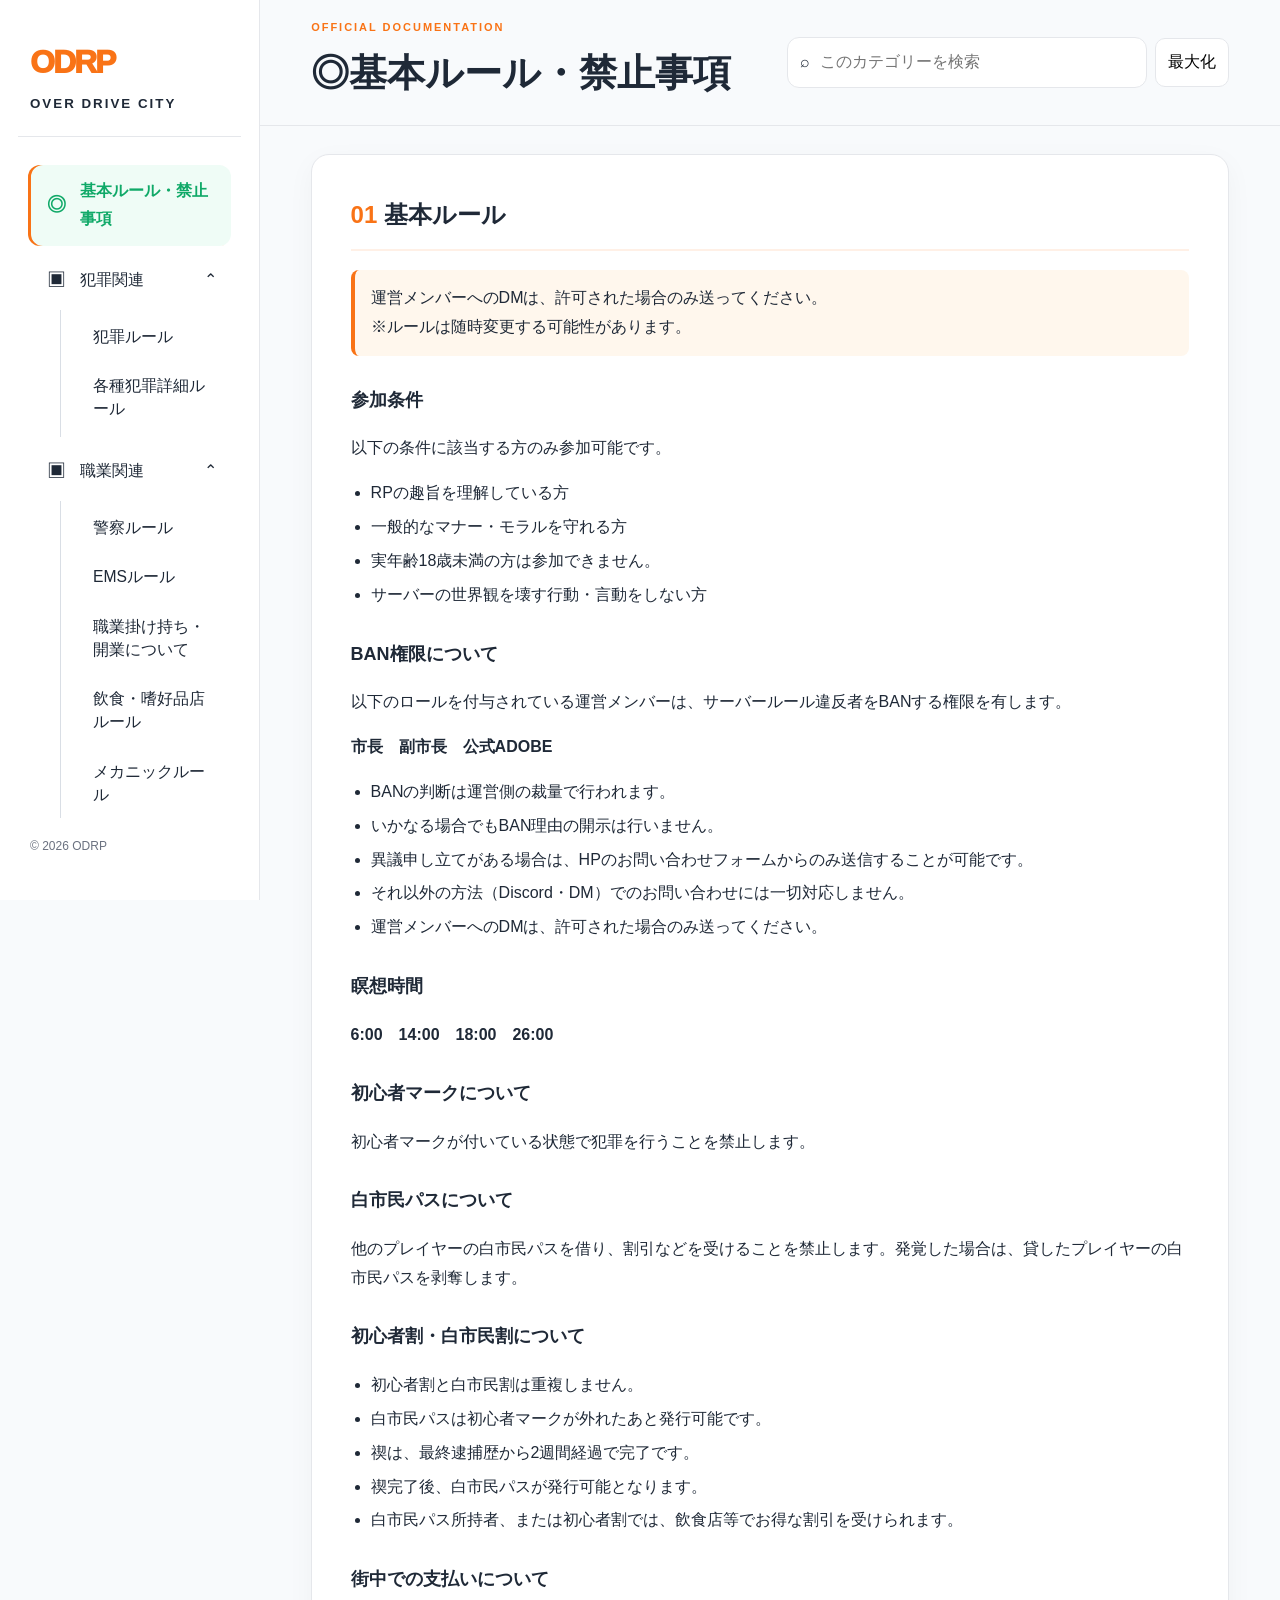
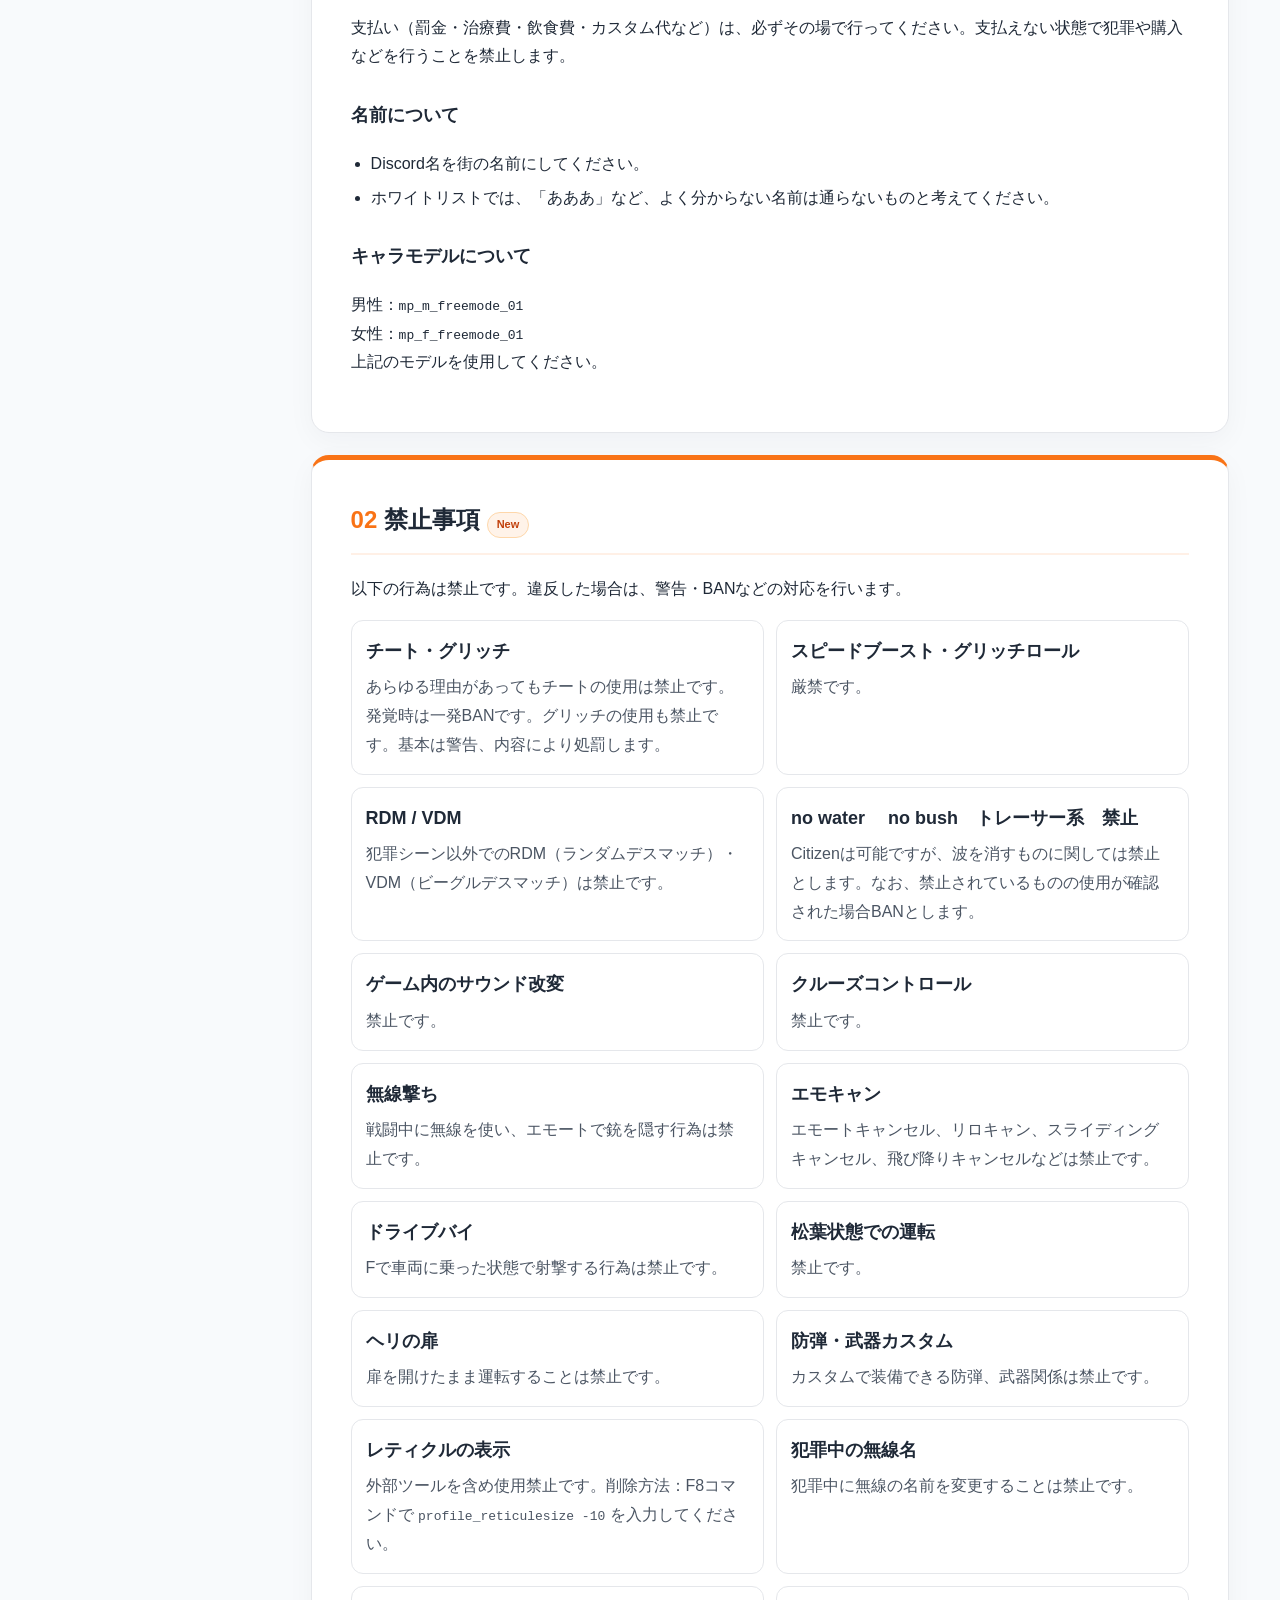
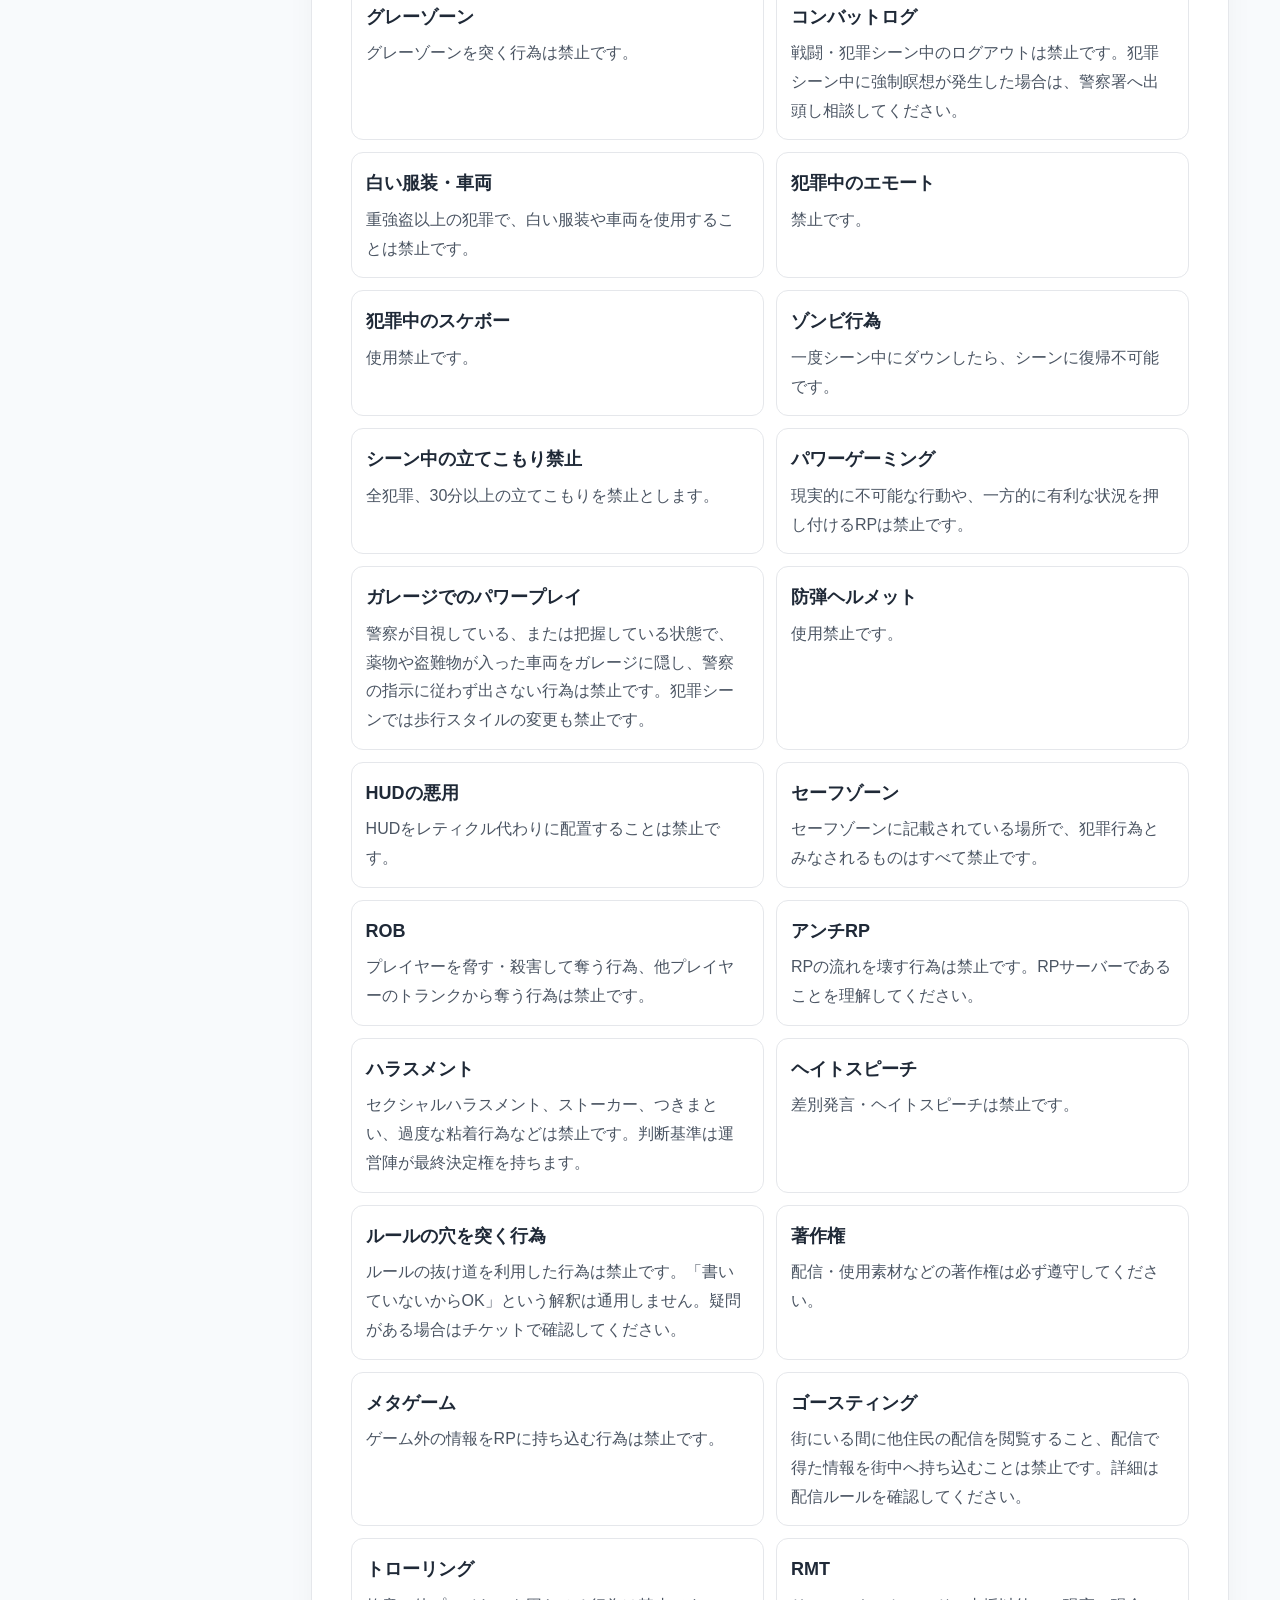
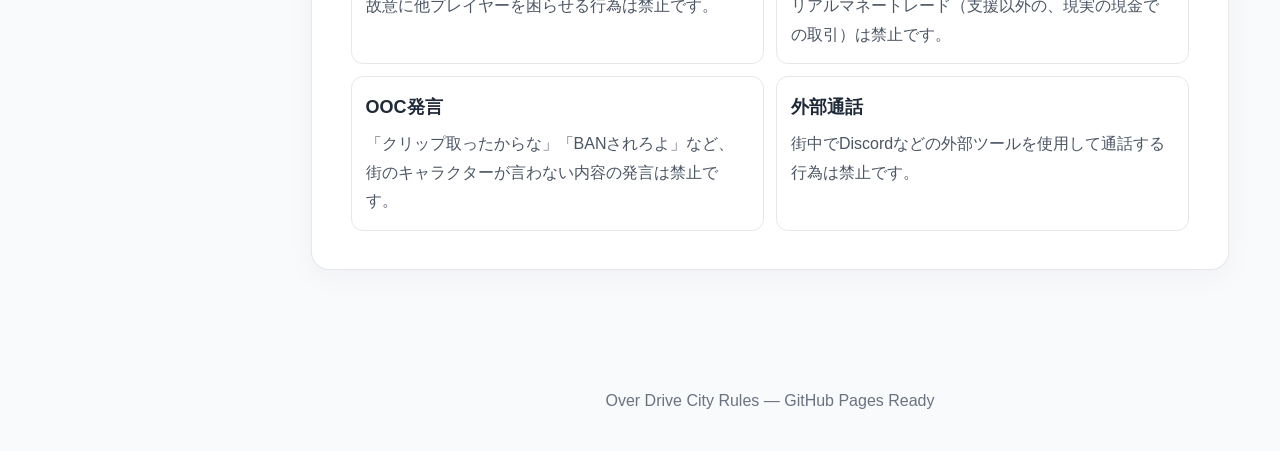
==== commit e23c5b22: "サイトの改変" ====
--- a/index.html
+++ b/index.html
@@ -6,7 +6,7 @@
 <meta content="Over Drive City（ODRP）公式ルールサイト" name="description">
 <title>ODRP Rules | Over Drive City</title>
 <link href="style.css" rel="stylesheet">
-<script defer src="script.js"></script>
+<script defer="" src="script.js"></script>
 <style>.swal2-popup.swal2-toast{box-sizing:border-box;grid-column:1/4 !important;grid-row:1/4 !important;grid-template-columns:min-content auto min-content;padding:1em;overflow-y:hidden;background:#fff;box-shadow:0 0 1px rgba(0,0,0,.075),0 1px 2px rgba(0,0,0,.075),1px 2px 4px rgba(0,0,0,.075),1px 3px 8px rgba(0,0,0,.075),2px 4px 16px rgba(0,0,0,.075);pointer-events:all}.swal2-popup.swal2-toast>*{grid-column:2}.swal2-popup.swal2-toast .swal2-title{margin:.5em 1em;padding:0;font-size:1em;text-align:initial}.swal2-popup.swal2-toast .swal2-loading{justify-content:center}.swal2-popup.swal2-toast .swal2-input{height:2em;margin:.5em;font-size:1em}.swal2-popup.swal2-toast .swal2-validation-message{font-size:1em}.swal2-popup.swal2-toast .swal2-footer{margin:.5em 0 0;padding:.5em 0 0;font-size:.8em}.swal2-popup.swal2-toast .swal2-close{grid-column:3/3;grid-row:1/99;align-self:center;width:.8em;height:.8em;margin:0;font-size:2em}.swal2-popup.swal2-toast .swal2-html-container{margin:.5em 1em;padding:0;overflow:initial;font-size:1em;text-align:initial}.swal2-popup.swal2-toast .swal2-html-container:empty{padding:0}.swal2-popup.swal2-toast .swal2-loader{grid-column:1;grid-row:1/99;align-self:center;width:2em;height:2em;margin:.25em}.swal2-popup.swal2-toast .swal2-icon{grid-column:1;grid-row:1/99;align-self:center;width:2em;min-width:2em;height:2em;margin:0 .5em 0 0}.swal2-popup.swal2-toast .swal2-icon .swal2-icon-content{display:flex;align-items:center;font-size:1.8em;font-weight:bold}.swal2-popup.swal2-toast .swal2-icon.swal2-success .swal2-success-ring{width:2em;height:2em}.swal2-popup.swal2-toast .swal2-icon.swal2-error [class^=swal2-x-mark-line]{top:.875em;width:1.375em}.swal2-popup.swal2-toast .swal2-icon.swal2-error [class^=swal2-x-mark-line][class$=left]{left:.3125em}.swal2-popup.swal2-toast .swal2-icon.swal2-error [class^=swal2-x-mark-line][class$=right]{right:.3125em}.swal2-popup.swal2-toast .swal2-actions{justify-content:flex-start;height:auto;margin:0;margin-top:.5em;padding:0 .5em}.swal2-popup.swal2-toast .swal2-styled{margin:.25em .5em;padding:.4em .6em;font-size:1em}.swal2-popup.swal2-toast .swal2-success{border-color:#a5dc86}.swal2-popup.swal2-toast .swal2-success [class^=swal2-success-circular-line]{position:absolute;width:1.6em;height:3em;border-radius:50%}.swal2-popup.swal2-toast .swal2-success [class^=swal2-success-circular-line][class$=left]{top:-0.8em;left:-0.5em;transform:rotate(-45deg);transform-origin:2em 2em;border-radius:4em 0 0 4em}.swal2-popup.swal2-toast .swal2-success [class^=swal2-success-circular-line][class$=right]{top:-0.25em;left:.9375em;transform-origin:0 1.5em;border-radius:0 4em 4em 0}.swal2-popup.swal2-toast .swal2-success .swal2-success-ring{width:2em;height:2em}.swal2-popup.swal2-toast .swal2-success .swal2-success-fix{top:0;left:.4375em;width:.4375em;height:2.6875em}.swal2-popup.swal2-toast .swal2-success [class^=swal2-success-line]{height:.3125em}.swal2-popup.swal2-toast .swal2-success [class^=swal2-success-line][class$=tip]{top:1.125em;left:.1875em;width:.75em}.swal2-popup.swal2-toast .swal2-success [class^=swal2-success-line][class$=long]{top:.9375em;right:.1875em;width:1.375em}.swal2-popup.swal2-toast .swal2-success.swal2-icon-show .swal2-success-line-tip{animation:swal2-toast-animate-success-line-tip .75s}.swal2-popup.swal2-toast .swal2-success.swal2-icon-show .swal2-success-line-long{animation:swal2-toast-animate-success-line-long .75s}.swal2-popup.swal2-toast.swal2-show{animation:swal2-toast-show .5s}.swal2-popup.swal2-toast.swal2-hide{animation:swal2-toast-hide .1s forwards}div:where(.swal2-container){display:grid;position:fixed;z-index:1060;inset:0;box-sizing:border-box;grid-template-areas:"top-start     top            top-end" "center-start  center         center-end" "bottom-start  bottom-center  bottom-end";grid-template-rows:minmax(min-content, auto) minmax(min-content, auto) minmax(min-content, auto);height:100%;padding:.625em;overflow-x:hidden;transition:background-color .1s;-webkit-overflow-scrolling:touch}div:where(.swal2-container).swal2-backdrop-show,div:where(.swal2-container).swal2-noanimation{background:rgba(0,0,0,.4)}div:where(.swal2-container).swal2-backdrop-hide{background:rgba(0,0,0,0) !important}div:where(.swal2-container).swal2-top-start,div:where(.swal2-container).swal2-center-start,div:where(.swal2-container).swal2-bottom-start{grid-template-columns:minmax(0, 1fr) auto auto}div:where(.swal2-container).swal2-top,div:where(.swal2-container).swal2-center,div:where(.swal2-container).swal2-bottom{grid-template-columns:auto minmax(0, 1fr) auto}div:where(.swal2-container).swal2-top-end,div:where(.swal2-container).swal2-center-end,div:where(.swal2-container).swal2-bottom-end{grid-template-columns:auto auto minmax(0, 1fr)}div:where(.swal2-container).swal2-top-start>.swal2-popup{align-self:start}div:where(.swal2-container).swal2-top>.swal2-popup{grid-column:2;place-self:start center}div:where(.swal2-container).swal2-top-end>.swal2-popup,div:where(.swal2-container).swal2-top-right>.swal2-popup{grid-column:3;place-self:start end}div:where(.swal2-container).swal2-center-start>.swal2-popup,div:where(.swal2-container).swal2-center-left>.swal2-popup{grid-row:2;align-self:center}div:where(.swal2-container).swal2-center>.swal2-popup{grid-column:2;grid-row:2;place-self:center center}div:where(.swal2-container).swal2-center-end>.swal2-popup,div:where(.swal2-container).swal2-center-right>.swal2-popup{grid-column:3;grid-row:2;place-self:center end}div:where(.swal2-container).swal2-bottom-start>.swal2-popup,div:where(.swal2-container).swal2-bottom-left>.swal2-popup{grid-column:1;grid-row:3;align-self:end}div:where(.swal2-container).swal2-bottom>.swal2-popup{grid-column:2;grid-row:3;place-self:end center}div:where(.swal2-container).swal2-bottom-end>.swal2-popup,div:where(.swal2-container).swal2-bottom-right>.swal2-popup{grid-column:3;grid-row:3;place-self:end end}div:where(.swal2-container).swal2-grow-row>.swal2-popup,div:where(.swal2-container).swal2-grow-fullscreen>.swal2-popup{grid-column:1/4;width:100%}div:where(.swal2-container).swal2-grow-column>.swal2-popup,div:where(.swal2-container).swal2-grow-fullscreen>.swal2-popup{grid-row:1/4;align-self:stretch}div:where(.swal2-container).swal2-no-transition{transition:none !important}div:where(.swal2-container) div:where(.swal2-popup){display:none;position:relative;box-sizing:border-box;grid-template-columns:minmax(0, 100%);width:32em;max-width:100%;padding:0 0 1.25em;border:none;border-radius:5px;background:#fff;color:#545454;font-family:inherit;font-size:1rem}div:where(.swal2-container) div:where(.swal2-popup):focus{outline:none}div:where(.swal2-container) div:where(.swal2-popup).swal2-loading{overflow-y:hidden}div:where(.swal2-container) h2:where(.swal2-title){position:relative;max-width:100%;margin:0;padding:.8em 1em 0;color:inherit;font-size:1.875em;font-weight:600;text-align:center;text-transform:none;word-wrap:break-word}div:where(.swal2-container) div:where(.swal2-actions){display:flex;z-index:1;box-sizing:border-box;flex-wrap:wrap;align-items:center;justify-content:center;width:auto;margin:1.25em auto 0;padding:0}div:where(.swal2-container) div:where(.swal2-actions):not(.swal2-loading) .swal2-styled[disabled]{opacity:.4}div:where(.swal2-container) div:where(.swal2-actions):not(.swal2-loading) .swal2-styled:hover{background-image:linear-gradient(rgba(0, 0, 0, 0.1), rgba(0, 0, 0, 0.1))}div:where(.swal2-container) div:where(.swal2-actions):not(.swal2-loading) .swal2-styled:active{background-image:linear-gradient(rgba(0, 0, 0, 0.2), rgba(0, 0, 0, 0.2))}div:where(.swal2-container) div:where(.swal2-loader){display:none;align-items:center;justify-content:center;width:2.2em;height:2.2em;margin:0 1.875em;animation:swal2-rotate-loading 1.5s linear 0s infinite normal;border-width:.25em;border-style:solid;border-radius:100%;border-color:#2778c4 rgba(0,0,0,0) #2778c4 rgba(0,0,0,0)}div:where(.swal2-container) button:where(.swal2-styled){margin:.3125em;padding:.625em 1.1em;transition:box-shadow .1s;box-shadow:0 0 0 3px rgba(0,0,0,0);font-weight:500}div:where(.swal2-container) button:where(.swal2-styled):not([disabled]){cursor:pointer}div:where(.swal2-container) button:where(.swal2-styled).swal2-confirm{border:0;border-radius:.25em;background:initial;background-color:#7066e0;color:#fff;font-size:1em}div:where(.swal2-container) button:where(.swal2-styled).swal2-confirm:focus{box-shadow:0 0 0 3px rgba(112,102,224,.5)}div:where(.swal2-container) button:where(.swal2-styled).swal2-deny{border:0;border-radius:.25em;background:initial;background-color:#dc3741;color:#fff;font-size:1em}div:where(.swal2-container) button:where(.swal2-styled).swal2-deny:focus{box-shadow:0 0 0 3px rgba(220,55,65,.5)}div:where(.swal2-container) button:where(.swal2-styled).swal2-cancel{border:0;border-radius:.25em;background:initial;background-color:#6e7881;color:#fff;font-size:1em}div:where(.swal2-container) button:where(.swal2-styled).swal2-cancel:focus{box-shadow:0 0 0 3px rgba(110,120,129,.5)}div:where(.swal2-container) button:where(.swal2-styled).swal2-default-outline:focus{box-shadow:0 0 0 3px rgba(100,150,200,.5)}div:where(.swal2-container) button:where(.swal2-styled):focus{outline:none}div:where(.swal2-container) button:where(.swal2-styled)::-moz-focus-inner{border:0}div:where(.swal2-container) div:where(.swal2-footer){margin:1em 0 0;padding:1em 1em 0;border-top:1px solid #eee;color:inherit;font-size:1em;text-align:center}div:where(.swal2-container) .swal2-timer-progress-bar-container{position:absolute;right:0;bottom:0;left:0;grid-column:auto !important;overflow:hidden;border-bottom-right-radius:5px;border-bottom-left-radius:5px}div:where(.swal2-container) div:where(.swal2-timer-progress-bar){width:100%;height:.25em;background:rgba(0,0,0,.2)}div:where(.swal2-container) img:where(.swal2-image){max-width:100%;margin:2em auto 1em}div:where(.swal2-container) button:where(.swal2-close){z-index:2;align-items:center;justify-content:center;width:1.2em;height:1.2em;margin-top:0;margin-right:0;margin-bottom:-1.2em;padding:0;overflow:hidden;transition:color .1s,box-shadow .1s;border:none;border-radius:5px;background:rgba(0,0,0,0);color:#ccc;font-family:monospace;font-size:2.5em;cursor:pointer;justify-self:end}div:where(.swal2-container) button:where(.swal2-close):hover{transform:none;background:rgba(0,0,0,0);color:#f27474}div:where(.swal2-container) button:where(.swal2-close):focus{outline:none;box-shadow:inset 0 0 0 3px rgba(100,150,200,.5)}div:where(.swal2-container) button:where(.swal2-close)::-moz-focus-inner{border:0}div:where(.swal2-container) .swal2-html-container{z-index:1;justify-content:center;margin:1em 1.6em .3em;padding:0;overflow:auto;color:inherit;font-size:1.125em;font-weight:normal;line-height:normal;text-align:center;word-wrap:break-word;word-break:break-word}div:where(.swal2-container) input:where(.swal2-input),div:where(.swal2-container) input:where(.swal2-file),div:where(.swal2-container) textarea:where(.swal2-textarea),div:where(.swal2-container) select:where(.swal2-select),div:where(.swal2-container) div:where(.swal2-radio),div:where(.swal2-container) label:where(.swal2-checkbox){margin:1em 2em 3px}div:where(.swal2-container) input:where(.swal2-input),div:where(.swal2-container) input:where(.swal2-file),div:where(.swal2-container) textarea:where(.swal2-textarea){box-sizing:border-box;width:auto;transition:border-color .1s,box-shadow .1s;border:1px solid #d9d9d9;border-radius:.1875em;background:rgba(0,0,0,0);box-shadow:inset 0 1px 1px rgba(0,0,0,.06),0 0 0 3px rgba(0,0,0,0);color:inherit;font-size:1.125em}div:where(.swal2-container) input:where(.swal2-input).swal2-inputerror,div:where(.swal2-container) input:where(.swal2-file).swal2-inputerror,div:where(.swal2-container) textarea:where(.swal2-textarea).swal2-inputerror{border-color:#f27474 !important;box-shadow:0 0 2px #f27474 !important}div:where(.swal2-container) input:where(.swal2-input):focus,div:where(.swal2-container) input:where(.swal2-file):focus,div:where(.swal2-container) textarea:where(.swal2-textarea):focus{border:1px solid #b4dbed;outline:none;box-shadow:inset 0 1px 1px rgba(0,0,0,.06),0 0 0 3px rgba(100,150,200,.5)}div:where(.swal2-container) input:where(.swal2-input)::placeholder,div:where(.swal2-container) input:where(.swal2-file)::placeholder,div:where(.swal2-container) textarea:where(.swal2-textarea)::placeholder{color:#ccc}div:where(.swal2-container) .swal2-range{margin:1em 2em 3px;background:#fff}div:where(.swal2-container) .swal2-range input{width:80%}div:where(.swal2-container) .swal2-range output{width:20%;color:inherit;font-weight:600;text-align:center}div:where(.swal2-container) .swal2-range input,div:where(.swal2-container) .swal2-range output{height:2.625em;padding:0;font-size:1.125em;line-height:2.625em}div:where(.swal2-container) .swal2-input{height:2.625em;padding:0 .75em}div:where(.swal2-container) .swal2-file{width:75%;margin-right:auto;margin-left:auto;background:rgba(0,0,0,0);font-size:1.125em}div:where(.swal2-container) .swal2-textarea{height:6.75em;padding:.75em}div:where(.swal2-container) .swal2-select{min-width:50%;max-width:100%;padding:.375em .625em;background:rgba(0,0,0,0);color:inherit;font-size:1.125em}div:where(.swal2-container) .swal2-radio,div:where(.swal2-container) .swal2-checkbox{align-items:center;justify-content:center;background:#fff;color:inherit}div:where(.swal2-container) .swal2-radio label,div:where(.swal2-container) .swal2-checkbox label{margin:0 .6em;font-size:1.125em}div:where(.swal2-container) .swal2-radio input,div:where(.swal2-container) .swal2-checkbox input{flex-shrink:0;margin:0 .4em}div:where(.swal2-container) label:where(.swal2-input-label){display:flex;justify-content:center;margin:1em auto 0}div:where(.swal2-container) div:where(.swal2-validation-message){align-items:center;justify-content:center;margin:1em 0 0;padding:.625em;overflow:hidden;background:#f0f0f0;color:#666;font-size:1em;font-weight:300}div:where(.swal2-container) div:where(.swal2-validation-message)::before{content:"!";display:inline-block;width:1.5em;min-width:1.5em;height:1.5em;margin:0 .625em;border-radius:50%;background-color:#f27474;color:#fff;font-weight:600;line-height:1.5em;text-align:center}div:where(.swal2-container) .swal2-progress-steps{flex-wrap:wrap;align-items:center;max-width:100%;margin:1.25em auto;padding:0;background:rgba(0,0,0,0);font-weight:600}div:where(.swal2-container) .swal2-progress-steps li{display:inline-block;position:relative}div:where(.swal2-container) .swal2-progress-steps .swal2-progress-step{z-index:20;flex-shrink:0;width:2em;height:2em;border-radius:2em;background:#2778c4;color:#fff;line-height:2em;text-align:center}div:where(.swal2-container) .swal2-progress-steps .swal2-progress-step.swal2-active-progress-step{background:#2778c4}div:where(.swal2-container) .swal2-progress-steps .swal2-progress-step.swal2-active-progress-step~.swal2-progress-step{background:#add8e6;color:#fff}div:where(.swal2-container) .swal2-progress-steps .swal2-progress-step.swal2-active-progress-step~.swal2-progress-step-line{background:#add8e6}div:where(.swal2-container) .swal2-progress-steps .swal2-progress-step-line{z-index:10;flex-shrink:0;width:2.5em;height:.4em;margin:0 -1px;background:#2778c4}div:where(.swal2-icon){position:relative;box-sizing:content-box;justify-content:center;width:5em;height:5em;margin:2.5em auto .6em;border:0.25em solid rgba(0,0,0,0);border-radius:50%;border-color:#000;font-family:inherit;line-height:5em;cursor:default;user-select:none}div:where(.swal2-icon) .swal2-icon-content{display:flex;align-items:center;font-size:3.75em}div:where(.swal2-icon).swal2-error{border-color:#f27474;color:#f27474}div:where(.swal2-icon).swal2-error .swal2-x-mark{position:relative;flex-grow:1}div:where(.swal2-icon).swal2-error [class^=swal2-x-mark-line]{display:block;position:absolute;top:2.3125em;width:2.9375em;height:.3125em;border-radius:.125em;background-color:#f27474}div:where(.swal2-icon).swal2-error [class^=swal2-x-mark-line][class$=left]{left:1.0625em;transform:rotate(45deg)}div:where(.swal2-icon).swal2-error [class^=swal2-x-mark-line][class$=right]{right:1em;transform:rotate(-45deg)}div:where(.swal2-icon).swal2-error.swal2-icon-show{animation:swal2-animate-error-icon .5s}div:where(.swal2-icon).swal2-error.swal2-icon-show .swal2-x-mark{animation:swal2-animate-error-x-mark .5s}div:where(.swal2-icon).swal2-warning{border-color:#facea8;color:#f8bb86}div:where(.swal2-icon).swal2-warning.swal2-icon-show{animation:swal2-animate-error-icon .5s}div:where(.swal2-icon).swal2-warning.swal2-icon-show .swal2-icon-content{animation:swal2-animate-i-mark .5s}div:where(.swal2-icon).swal2-info{border-color:#9de0f6;color:#3fc3ee}div:where(.swal2-icon).swal2-info.swal2-icon-show{animation:swal2-animate-error-icon .5s}div:where(.swal2-icon).swal2-info.swal2-icon-show .swal2-icon-content{animation:swal2-animate-i-mark .8s}div:where(.swal2-icon).swal2-question{border-color:#c9dae1;color:#87adbd}div:where(.swal2-icon).swal2-question.swal2-icon-show{animation:swal2-animate-error-icon .5s}div:where(.swal2-icon).swal2-question.swal2-icon-show .swal2-icon-content{animation:swal2-animate-question-mark .8s}div:where(.swal2-icon).swal2-success{border-color:#a5dc86;color:#a5dc86}div:where(.swal2-icon).swal2-success [class^=swal2-success-circular-line]{position:absolute;width:3.75em;height:7.5em;border-radius:50%}div:where(.swal2-icon).swal2-success [class^=swal2-success-circular-line][class$=left]{top:-0.4375em;left:-2.0635em;transform:rotate(-45deg);transform-origin:3.75em 3.75em;border-radius:7.5em 0 0 7.5em}div:where(.swal2-icon).swal2-success [class^=swal2-success-circular-line][class$=right]{top:-0.6875em;left:1.875em;transform:rotate(-45deg);transform-origin:0 3.75em;border-radius:0 7.5em 7.5em 0}div:where(.swal2-icon).swal2-success .swal2-success-ring{position:absolute;z-index:2;top:-0.25em;left:-0.25em;box-sizing:content-box;width:100%;height:100%;border:.25em solid rgba(165,220,134,.3);border-radius:50%}div:where(.swal2-icon).swal2-success .swal2-success-fix{position:absolute;z-index:1;top:.5em;left:1.625em;width:.4375em;height:5.625em;transform:rotate(-45deg)}div:where(.swal2-icon).swal2-success [class^=swal2-success-line]{display:block;position:absolute;z-index:2;height:.3125em;border-radius:.125em;background-color:#a5dc86}div:where(.swal2-icon).swal2-success [class^=swal2-success-line][class$=tip]{top:2.875em;left:.8125em;width:1.5625em;transform:rotate(45deg)}div:where(.swal2-icon).swal2-success [class^=swal2-success-line][class$=long]{top:2.375em;right:.5em;width:2.9375em;transform:rotate(-45deg)}div:where(.swal2-icon).swal2-success.swal2-icon-show .swal2-success-line-tip{animation:swal2-animate-success-line-tip .75s}div:where(.swal2-icon).swal2-success.swal2-icon-show .swal2-success-line-long{animation:swal2-animate-success-line-long .75s}div:where(.swal2-icon).swal2-success.swal2-icon-show .swal2-success-circular-line-right{animation:swal2-rotate-success-circular-line 4.25s ease-in}[class^=swal2]{-webkit-tap-highlight-color:rgba(0,0,0,0)}.swal2-show{animation:swal2-show .3s}.swal2-hide{animation:swal2-hide .15s forwards}.swal2-noanimation{transition:none}.swal2-scrollbar-measure{position:absolute;top:-9999px;width:50px;height:50px;overflow:scroll}.swal2-rtl .swal2-close{margin-right:initial;margin-left:0}.swal2-rtl .swal2-timer-progress-bar{right:0;left:auto}@keyframes swal2-toast-show{0%{transform:translateY(-0.625em) rotateZ(2deg)}33%{transform:translateY(0) rotateZ(-2deg)}66%{transform:translateY(0.3125em) rotateZ(2deg)}100%{transform:translateY(0) rotateZ(0deg)}}@keyframes swal2-toast-hide{100%{transform:rotateZ(1deg);opacity:0}}@keyframes swal2-toast-animate-success-line-tip{0%{top:.5625em;left:.0625em;width:0}54%{top:.125em;left:.125em;width:0}70%{top:.625em;left:-0.25em;width:1.625em}84%{top:1.0625em;left:.75em;width:.5em}100%{top:1.125em;left:.1875em;width:.75em}}@keyframes swal2-toast-animate-success-line-long{0%{top:1.625em;right:1.375em;width:0}65%{top:1.25em;right:.9375em;width:0}84%{top:.9375em;right:0;width:1.125em}100%{top:.9375em;right:.1875em;width:1.375em}}@keyframes swal2-show{0%{transform:scale(0.7)}45%{transform:scale(1.05)}80%{transform:scale(0.95)}100%{transform:scale(1)}}@keyframes swal2-hide{0%{transform:scale(1);opacity:1}100%{transform:scale(0.5);opacity:0}}@keyframes swal2-animate-success-line-tip{0%{top:1.1875em;left:.0625em;width:0}54%{top:1.0625em;left:.125em;width:0}70%{top:2.1875em;left:-0.375em;width:3.125em}84%{top:3em;left:1.3125em;width:1.0625em}100%{top:2.8125em;left:.8125em;width:1.5625em}}@keyframes swal2-animate-success-line-long{0%{top:3.375em;right:2.875em;width:0}65%{top:3.375em;right:2.875em;width:0}84%{top:2.1875em;right:0;width:3.4375em}100%{top:2.375em;right:.5em;width:2.9375em}}@keyframes swal2-rotate-success-circular-line{0%{transform:rotate(-45deg)}5%{transform:rotate(-45deg)}12%{transform:rotate(-405deg)}100%{transform:rotate(-405deg)}}@keyframes swal2-animate-error-x-mark{0%{margin-top:1.625em;transform:scale(0.4);opacity:0}50%{margin-top:1.625em;transform:scale(0.4);opacity:0}80%{margin-top:-0.375em;transform:scale(1.15)}100%{margin-top:0;transform:scale(1);opacity:1}}@keyframes swal2-animate-error-icon{0%{transform:rotateX(100deg);opacity:0}100%{transform:rotateX(0deg);opacity:1}}@keyframes swal2-rotate-loading{0%{transform:rotate(0deg)}100%{transform:rotate(360deg)}}@keyframes swal2-animate-question-mark{0%{transform:rotateY(-360deg)}100%{transform:rotateY(0)}}@keyframes swal2-animate-i-mark{0%{transform:rotateZ(45deg);opacity:0}25%{transform:rotateZ(-25deg);opacity:.4}50%{transform:rotateZ(15deg);opacity:.8}75%{transform:rotateZ(-5deg);opacity:1}100%{transform:rotateX(0);opacity:1}}body.swal2-shown:not(.swal2-no-backdrop):not(.swal2-toast-shown){overflow:hidden}body.swal2-height-auto{height:auto !important}body.swal2-no-backdrop .swal2-container{background-color:rgba(0,0,0,0) !important;pointer-events:none}body.swal2-no-backdrop .swal2-container .swal2-popup{pointer-events:all}body.swal2-no-backdrop .swal2-container .swal2-modal{box-shadow:0 0 10px rgba(0,0,0,.4)}@media print{body.swal2-shown:not(.swal2-no-backdrop):not(.swal2-toast-shown){overflow-y:scroll !important}body.swal2-shown:not(.swal2-no-backdrop):not(.swal2-toast-shown)>[aria-hidden=true]{display:none}body.swal2-shown:not(.swal2-no-backdrop):not(.swal2-toast-shown) .swal2-container{position:static !important}}body.swal2-toast-shown .swal2-container{box-sizing:border-box;width:360px;max-width:100%;background-color:rgba(0,0,0,0);pointer-events:none}body.swal2-toast-shown .swal2-container.swal2-top{inset:0 auto auto 50%;transform:translateX(-50%)}body.swal2-toast-shown .swal2-container.swal2-top-end,body.swal2-toast-shown .swal2-container.swal2-top-right{inset:0 0 auto auto}body.swal2-toast-shown .swal2-container.swal2-top-start,body.swal2-toast-shown .swal2-container.swal2-top-left{inset:0 auto auto 0}body.swal2-toast-shown .swal2-container.swal2-center-start,body.swal2-toast-shown .swal2-container.swal2-center-left{inset:50% auto auto 0;transform:translateY(-50%)}body.swal2-toast-shown .swal2-container.swal2-center{inset:50% auto auto 50%;transform:translate(-50%, -50%)}body.swal2-toast-shown .swal2-container.swal2-center-end,body.swal2-toast-shown .swal2-container.swal2-center-right{inset:50% 0 auto auto;transform:translateY(-50%)}body.swal2-toast-shown .swal2-container.swal2-bottom-start,body.swal2-toast-shown .swal2-container.swal2-bottom-left{inset:auto auto 0 0}body.swal2-toast-shown .swal2-container.swal2-bottom{inset:auto auto 0 50%;transform:translateX(-50%)}body.swal2-toast-shown .swal2-container.swal2-bottom-end,body.swal2-toast-shown .swal2-container.swal2-bottom-right{inset:auto 0 0 auto}</style><style>
       .ejoy-sub-active{
         color: #1296ba !important;
@@ -223,7 +223,7 @@
 <aside class="sidebar" id="sidebar">
 <a class="logo" href="#welcome"><span>ODRP</span><small>OVER DRIVE CITY</small></a>
 <nav aria-label="カテゴリー" class="category-tree" id="categoryNav">
-<button class="nav-item nav-root" data-category="basic-prohibited" aria-current="false"><span class="nav-icon">◎</span><span>基本ルール・禁止事項</span></button>
+<button class="nav-item nav-root active" data-category="basic-prohibited" aria-current="page"><span class="nav-icon">◎</span><span>基本ルール・禁止事項</span></button>
 <section class="nav-group open">
 <button aria-expanded="true" class="nav-group-title" type="button"><span class="nav-icon">▣</span><span>犯罪関連</span><span class="chevron">⌃</span></button>
 <div class="nav-children">
@@ -236,7 +236,7 @@
 <div class="nav-children">
 <button class="nav-item" data-category="police" aria-current="false">警察ルール</button>
 <button class="nav-item" data-category="ems" aria-current="false">EMSルール</button>
-<button class="nav-item active" data-category="jobs" aria-current="page">職業掛け持ち・開業について</button>
+<button class="nav-item" data-category="jobs" aria-current="false">職業掛け持ち・開業について</button>
 <button class="nav-item" data-category="restaurants" aria-current="false">飲食・嗜好品店ルール</button>
 <button class="nav-item" data-category="mechanic" aria-current="false">メカニックルール</button>
 <button class="nav-item" data-category="doctor" aria-current="false">個人医ルール</button>
@@ -250,6 +250,7 @@
 <button class="nav-item" data-category="redzone" aria-current="false">レッドゾーンについて</button>
 <button class="nav-item" data-category="delivery" aria-current="false">配信ルール</button>
 <button class="nav-item" data-category="support" aria-current="false">支援について</button>
+<a class="nav-item" href="changelog.html" aria-current="false"><span>変更履歴</span></a>
 <button class="nav-item" data-category="contact" aria-current="false">お問い合わせ</button>
 </div>
 </section>
@@ -259,10 +260,10 @@
 <div class="overlay" id="overlay"></div>
 <main class="main">
 <section class="topbar">
-<div><p class="eyebrow">OFFICIAL DOCUMENTATION</p><h1 id="pageTitle">職業掛け持ち・開業について</h1></div>
+<div><p class="eyebrow">OFFICIAL DOCUMENTATION</p><h1 id="pageTitle">◎基本ルール・禁止事項</h1></div>
 <div class="tools"><label class="search"><span>⌕</span><input id="searchInput" placeholder="このカテゴリーを検索" type="search"></label><button id="wideBtn">最大化</button></div>
 </section>
-<div class="updatebar"><strong>更新履歴</strong><span id="updateText" class="">2026-07-14：カテゴリー構成を公式サイト風に再編</span><button hidden="" id="clearSearch">検索解除</button></div>
+
 <div class="search-status" hidden="" id="searchStatus"></div>
 <section class="category" data-category="welcome">
 <article class="hero-card">
@@ -281,7 +282,7 @@
 </article>
 <article class="rule-card"><h2>Table of Content</h2><ul><li>Welcome to ODRP</li><li>基本ルール</li><li>禁止事項</li></ul></article>
 </section>
-<section class="category" data-category="basic-prohibited">
+<section class="category active" data-category="basic-prohibited">
 <article class="rule-card"><h2><span>01</span> 基本ルール</h2>
 <div class="notice">運営メンバーへのDMは、許可された場合のみ送ってください。<br>※ルールは随時変更する可能性があります。</div>
 <h3>参加条件</h3><p>以下の条件に該当する方のみ参加可能です。</p><ul><li>RPの趣旨を理解している方</li><li>一般的なマナー・モラルを守れる方</li><li>実年齢18歳未満の方は参加できません。</li><li>サーバーの世界観を壊す行動・言動をしない方</li></ul>
@@ -392,7 +393,7 @@
 
 <tbody>
   <tr><td>—</td><td>売買</td><td>—</td><td>—</td><td>4</td><td class="unlimited">無限</td><td>×</td><td>—</td><td>—</td><td>—</td></tr>
-
+  <tr><td>小型</td><td>犯罪請負</td><td>1</td><td>2</td><td>1</td><td>3</td><td>×</td><td>—</td><td>—</td><td>—</td></tr>
   <tr><td>小型</td><td>ブースティングB+ 以下</td><td>—</td><td>4</td><td>0</td><td>2</td><td>×</td><td>—</td><td>—</td><td>—</td></tr>
   <tr><td>小型</td><td>ATM</td><td>—</td><td>2</td><td>2</td><td>3</td><td>○</td><td>—</td><td>—</td><td>—</td></tr>
   <tr><td>小型</td><td>コンビニ強盗</td><td>—</td><td>2</td><td>2</td><td>3</td><td>○</td><td>—</td><td>—</td><td>—</td></tr>
@@ -486,7 +487,7 @@
 <h3>警察署襲撃範囲</h3><p>「警察署襲撃範囲＆セーフゾーン」ページを確認してください。</p>
 <h3>指名手配</h3><p>指名手配は6時間です。</p>
 <h3>職務質問</h3><ul><li>警察官は職務質問を強制的に行えます。</li><li>拒否・逃走した場合は公務執行妨害が適用され、チェイスに発展します。制限人数はありません。</li><li>職務質問の拒否・逃走そのものはルール違反ではありません。</li><li>職務質問では、指紋採取・所持品検査を行えます。</li></ul>
-<h3>ヘリコプター運用規定</h3><ul><li>犯罪シーン中に本署へ戻りヘリを入れ替えることは可能ですが、本署をバリアとして使用することは禁止です。</li><li>街中の修理台は使用可能です。</li><li>自爆特攻・故意の特攻は禁止です。</li><li>犯罪シーンでのヘリ運用台数は、犯罪者側のヘリ台数＋1機です。機体種類の制限はありません。</li></ul>
+<h3>ヘリコプター運用規定</h3><ul><li>犯罪シーン中に本署へ戻りヘリを入れ替えることは可能ですが、本署をバリアとして使用することは禁止です。</li><li>街中の修理台は使用可能です。</li><li>自爆特攻・故意の特攻は禁止です。</li><li>犯罪シーンでのヘリ運用台数は、犯罪者側のヘリ台数＋1機です。機体種類の制限はありません。</li><li>横取りが行われた場合、横取りチームのヘリの数に対して警察ヘリ＋1機です。</li></ul>
 
 <h3>インパウンド対応</h3>
 <p>必ず事件収束後に行ってください。即時出しは可能です。</p>
@@ -577,10 +578,9 @@
     <div class="notice">下記の敷地内で、犯罪行為とみなされるものはすべて禁止です。<ul><li>NOA Mechanicの屋上はセーフゾーン外とする。</li></ul></div>
     <div class="zone-grid safe-zone-grid">
       <figure class="zone-card"><a href="assets/images/safezones/ems-8040.jpg" target="_blank" rel="noopener"><img src="assets/images/safezones/ems-8040.jpg" alt="EMS 8040 セーフゾーン"></a><figcaption><strong>EMS</strong><span>8040</span></figcaption></figure>
-      <figure class="zone-card"><a href="assets/images/safezones/noa.png" target="_blank" rel="noopener"><img src="assets/images/safezones/noa.jpg" alt="NOA Mechanic セーフゾーン"></a><figcaption><strong>NOA Mechanic</strong><span>7278</span></figcaption></figure>
-      <figure class="zone-card"><a href="assets/images/safezones/auto.png" target="_blank" rel="noopener"><img src="assets/images/safezones/auto.jpg" alt="Lucent Auto セーフゾーン"></a><figcaption><strong>Lucent Autoc</strong><span>8191</span></figcaption></figure>
-      <figure class="zone-card"><a href="assets/images/safezones/bea.png" target="_blank" rel="noopener"><img src="assets/images/safezones/bea.jpg" alt="Astralis セーフゾーン"></a><figcaption><strong>Astralis</strong><span>8050</span></figcaption></figure>
-      <figure class="zone-card"><a href="assets/images/safezones/mechanic-7024.jpg" target="_blank" rel="noopener"><img src="assets/images/safezones/noa.jpg" alt="NOA Mechanic セーフゾーン"></a><figcaption><strong>NOA Mechanic</strong><span>7278</span></figcaption></figure>         
+      <figure class="zone-card"><a href="assets/images/safezones/noa.jpg" target="_blank" rel="noopener"><img src="assets/images/safezones/noa.jpg" alt="NOA Mechanic セーフゾーン"></a><figcaption><strong>NOA Mechanic</strong><span>7278</span></figcaption></figure>
+      <figure class="zone-card"><a href="assets/images/safezones/auto.jpg" target="_blank" rel="noopener"><img src="assets/images/safezones/auto.jpg" alt="Lucent Auto セーフゾーン"></a><figcaption><strong>Lucent Auto</strong><span>8191</span></figcaption></figure>
+      <figure class="zone-card"><a href="assets/images/safezones/bea.jpg" target="_blank" rel="noopener"><img src="assets/images/safezones/bea.jpg" alt="Astralis セーフゾーン"></a><figcaption><strong>Astralis</strong><span>8050</span></figcaption></figure>
       <figure class="zone-card"><a href="assets/images/safezones/cat-cafe-8251.jpg" target="_blank" rel="noopener"><img src="assets/images/safezones/cat-cafe-8251.jpg" alt="猫カフェ 8251 セーフゾーン"></a><figcaption><strong>猫カフェ</strong><span>8251</span></figcaption></figure>
       <figure class="zone-card"><a href="assets/images/safezones/kebab-8037.jpg" target="_blank" rel="noopener"><img src="assets/images/safezones/kebab-8037.jpg" alt="ケバブ屋 8037 セーフゾーン"></a><figcaption><strong>ケバブ屋</strong><span>8037</span></figcaption></figure>
       <figure class="zone-card"><a href="assets/images/safezones/tobacco-8043.jpg" target="_blank" rel="noopener"><img src="assets/images/safezones/tobacco-8043.jpg" alt="タバコ屋 8043 セーフゾーン"></a><figcaption><strong>タバコ屋</strong><span>8043</span></figcaption></figure>
@@ -623,7 +623,7 @@
 <section class="category" data-category="delivery"><article class="rule-card"><h2>配信ルール <span class="status">Active</span></h2><h3>基本</h3><p>本番環境では、衛星申請など不要です。ただし衛星する際は下記ルールを順守してください。</p><ul><li>衛星中は周りの住人に分かるよう、/nameで衛星マークを付ける。</li><li>犯罪シーン中は名前表示を消していただいて構いません。</li><li>X（旧Twitter）等で衛星告知をする際、#ODRP のタグを付けてくださるとうれしいです。</li><li>衛星で起こったトラブルについて運営は一切関与しません。</li></ul></article></section>
 <section class="category" data-category="redzone"><article class="rule-card"><h2>RED ZONEについて <span class="status">Active</span></h2><ul><li>ゾーン内スピブ、グリッチロールあり。</li><li>ゾーン外スピブ、グリッチロール禁止。</li><li>談合禁止。</li><li>ショップコマンド <code>/rzshop</code></li><li>蘇生コマンド <code>/rzupj</code></li></ul></article></section>
 <section class="category" data-category="ems"><article class="rule-card"><h2>EMSルール <span class="status">Active</span></h2><p>全ての命を平等に確実に守る。命最優先で行動すること。</p><ul><li>EMSは公務員。出退勤関係なく常に公務員として自覚を持つ。</li><li>非武装を厳守。汚職禁止（医療品の横流し、請求を行わない等）。</li><li>対応する際は状況丁寧に、街の安心安全の核を担っている自覚を持つ。</li><li>強制ではありませんが、有事の際に自分の身を守るため防弾中はボディカメラの使用を強く推奨。</li></ul><h3>請求額</h3><table><thead><tr><th>区分</th><th>ケガ治療</th><th>院内蘇生</th><th>院外蘇生</th></tr></thead><tbody><tr><th>通常</th><td>100,000円</td><td>300,000円</td><td>500,000円</td></tr><tr><th>自由市民割</th><td>90,000円</td><td>270,000円</td><td>450,000円</td></tr><tr><th>初心者割</th><td>70,000円</td><td>210,000円</td><td>350,000円</td></tr></tbody></table><h3>販売物</h3><p>IFAKS 70,000円、包帯 80,000円。EMS隊員から購入可能です。</p><h3>隊員募集</h3><p>公式サイトの求人募集に応募が掲載されていたら、手順通りに申請してください。</p></article></section>
-<section class="category active" data-category="jobs"><article class="rule-card"><h2>職業掛け持ち・開業について <span class="status">Active</span></h2><h3>職業</h3><ul><li>公務員の掛け持ちを可能とします。</li><li>メカニックはギャングまたは犯罪者を禁じます。半グレはメカニック、飲食店またはストレス軽減店への就業を可能とする。</li><li>ギャングは飲食店・嗜好品店のみ就職可能。</li><li>職業の掛け持ちは3つまで。</li></ul><div class="table-wrap"><table class="compatibility-table"><thead><tr><th>現在の職業</th><th>PD</th><th>EMS</th><th>飲食店</th><th>嗜好品店</th><th>メカニック</th><th>ギャング</th></tr></thead><tbody>
+<section class="category" data-category="jobs"><article class="rule-card"><h2>職業掛け持ち・開業について <span class="status">Active</span></h2><h3>職業</h3><ul><li>公務員の掛け持ちを可能とします。</li><li>メカニックはギャングまたは犯罪者を禁じます。半グレはメカニック、飲食店またはストレス軽減店への就業を可能とする。</li><li>ギャングは飲食店・嗜好品店のみ就職可能。</li><li>職業の掛け持ちは3つまで。</li></ul><div class="table-wrap"><table class="compatibility-table"><thead><tr><th>現在の職業</th><th>PD</th><th>EMS</th><th>飲食店</th><th>嗜好品店</th><th>メカニック</th><th>ギャング</th></tr></thead><tbody>
 <tr><th>PD</th><td>―</td><td class="ng"><span style="color: rgb(21, 128, 61);">○</span></td><td class="ok">○</td><td class="ok">○</td><td class="ok">○</td><td class="ng">×</td></tr>
 <tr><th>EMS</th><td class="ng"><span style="color: rgb(21, 128, 61);">○</span></td><td>―</td><td class="ok">○</td><td class="ok">○</td><td class="ok">○</td><td class="ng">×</td></tr>
 <tr><th>飲食店</th><td class="ok">○</td><td class="ok">○</td><td>―</td><td class="ok">○</td><td class="ok">○</td><td class="ok">○</td></tr>
@@ -674,3 +674,4 @@
 </section>
 <footer>Over Drive City Rules — GitHub Pages Ready</footer>
 </main>
+</body></html>
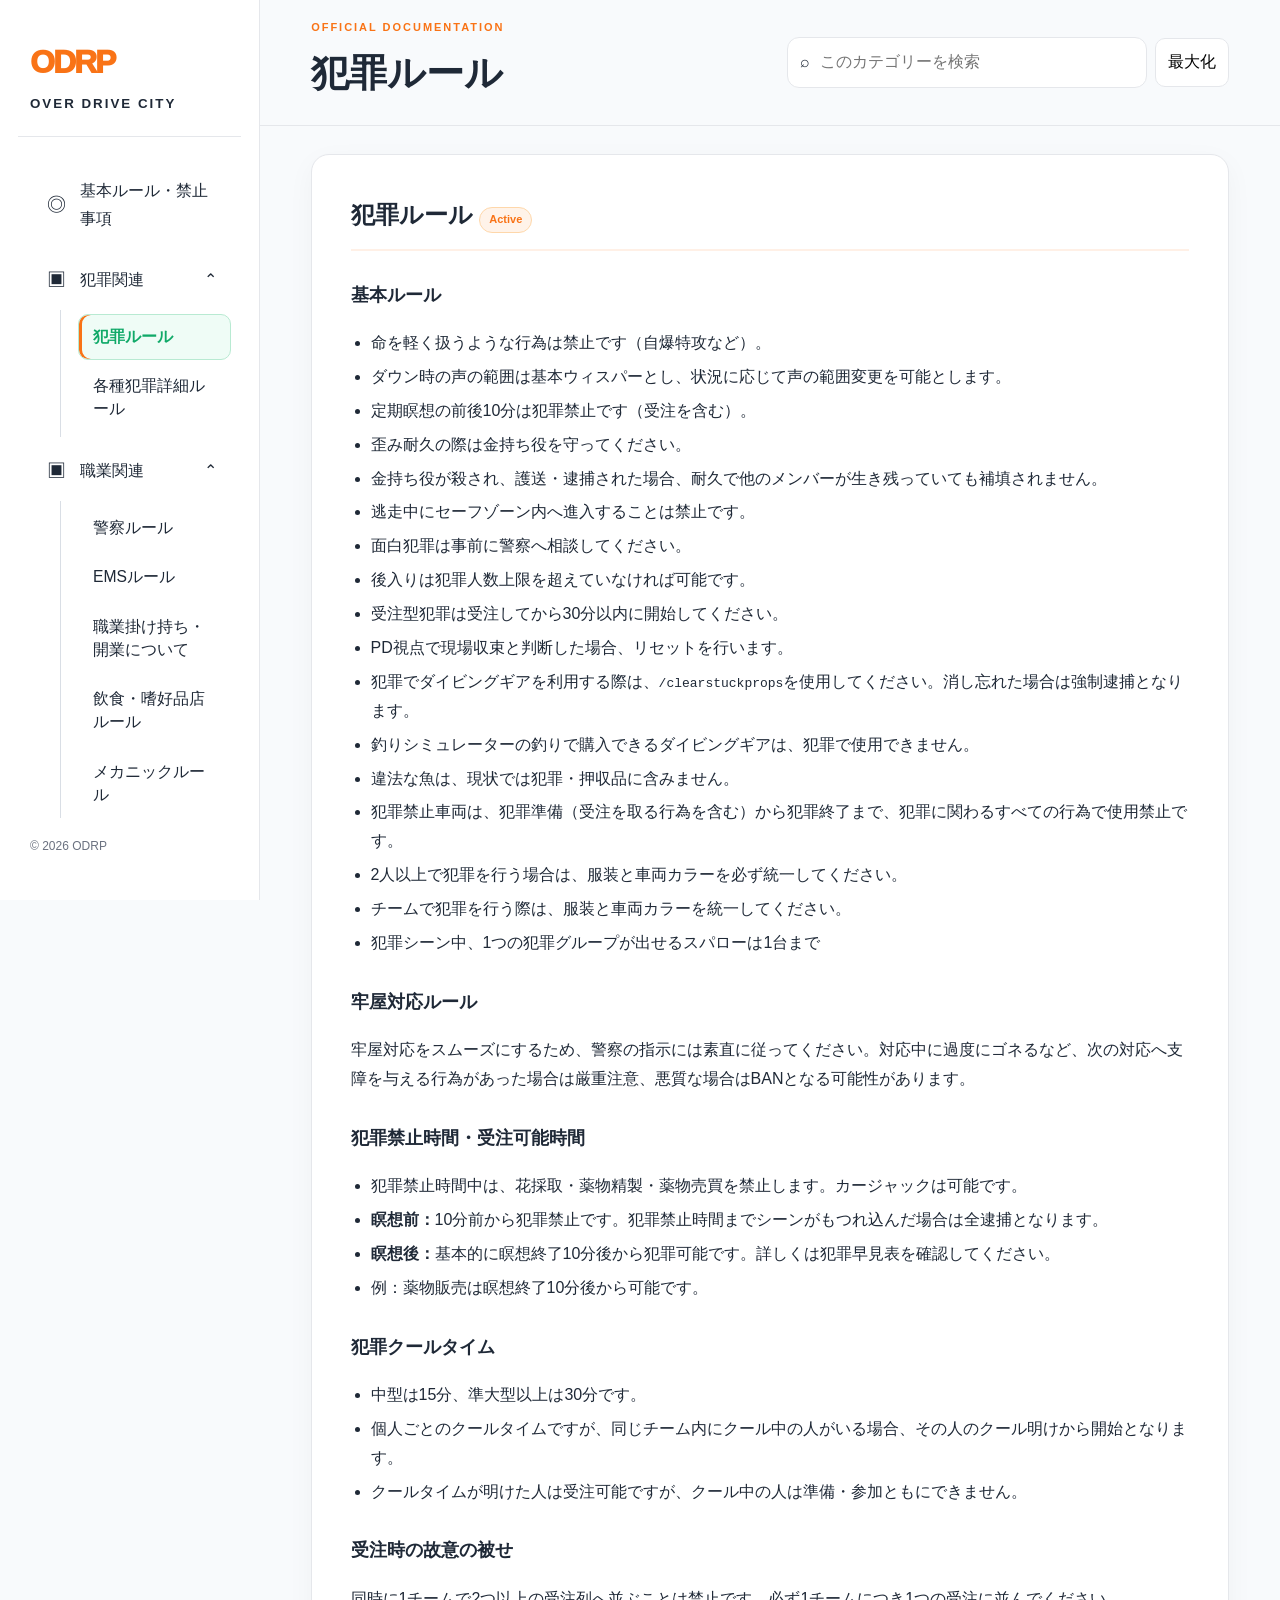
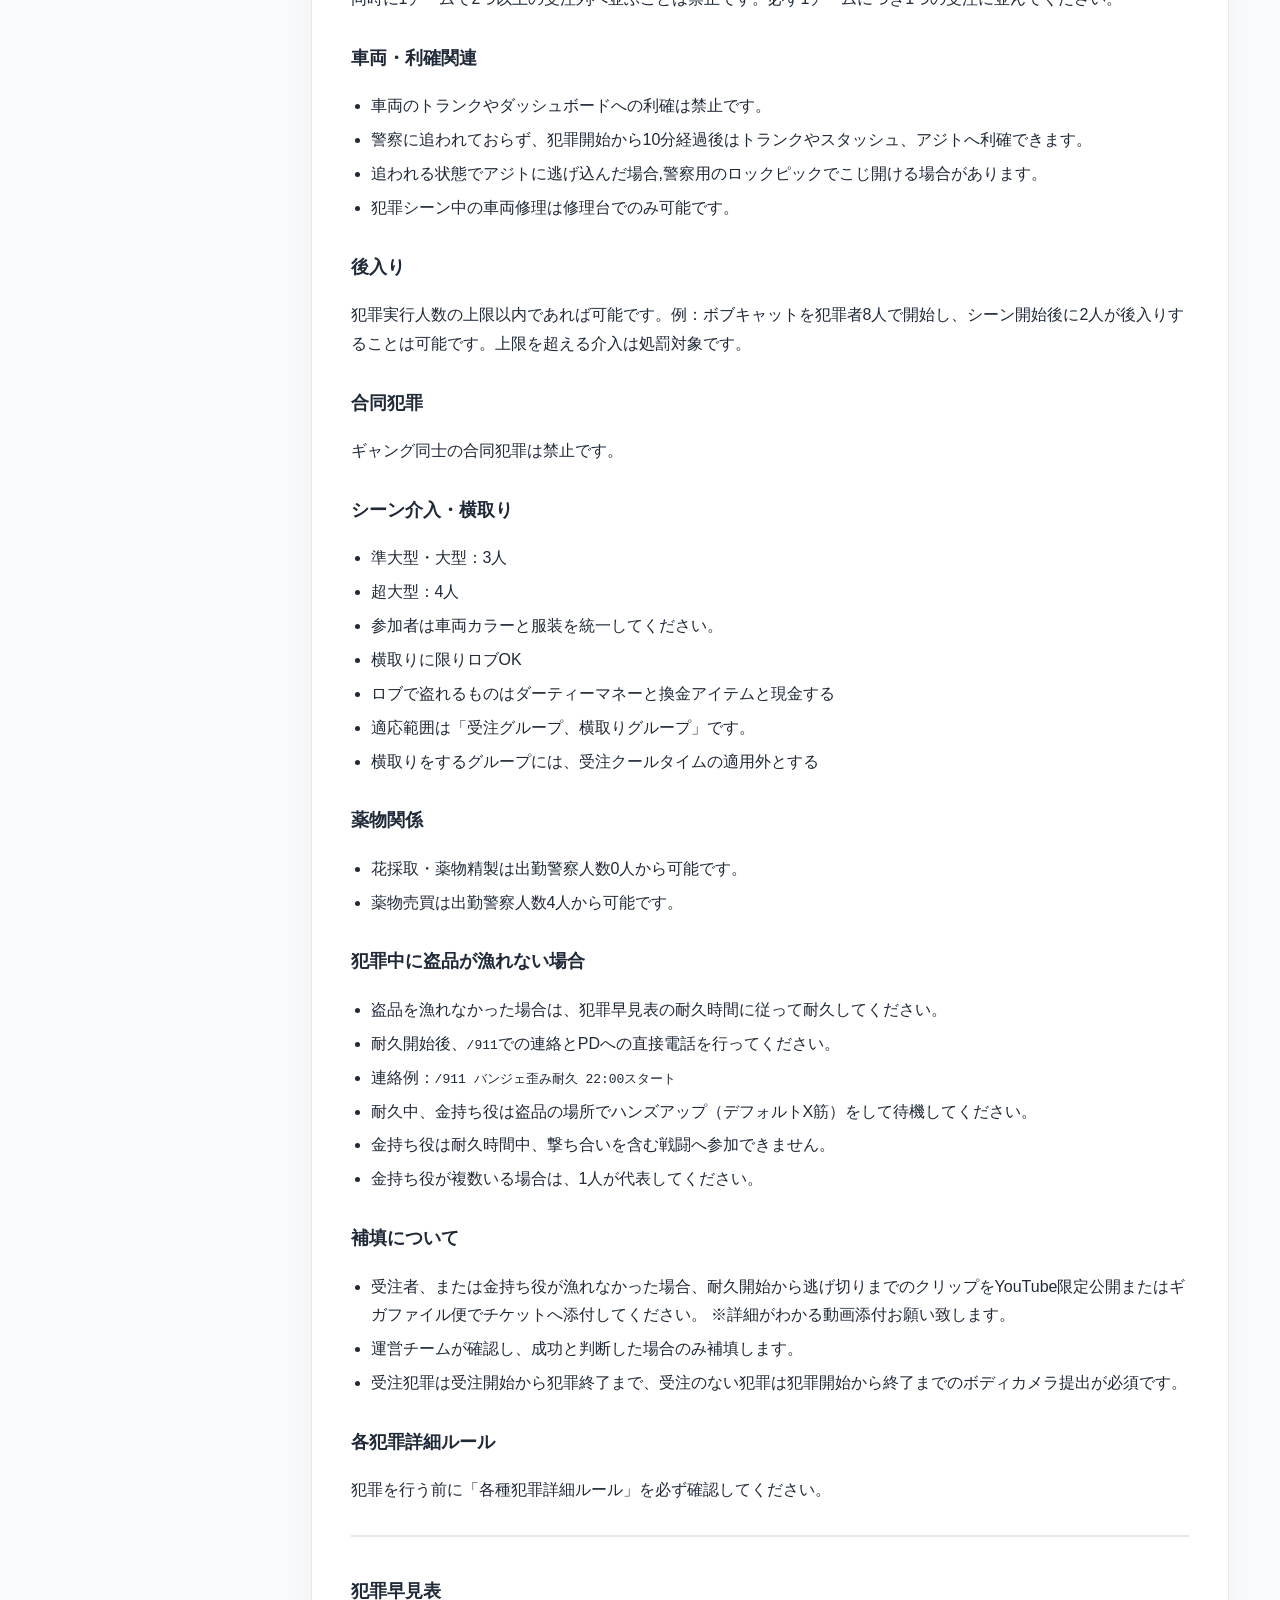
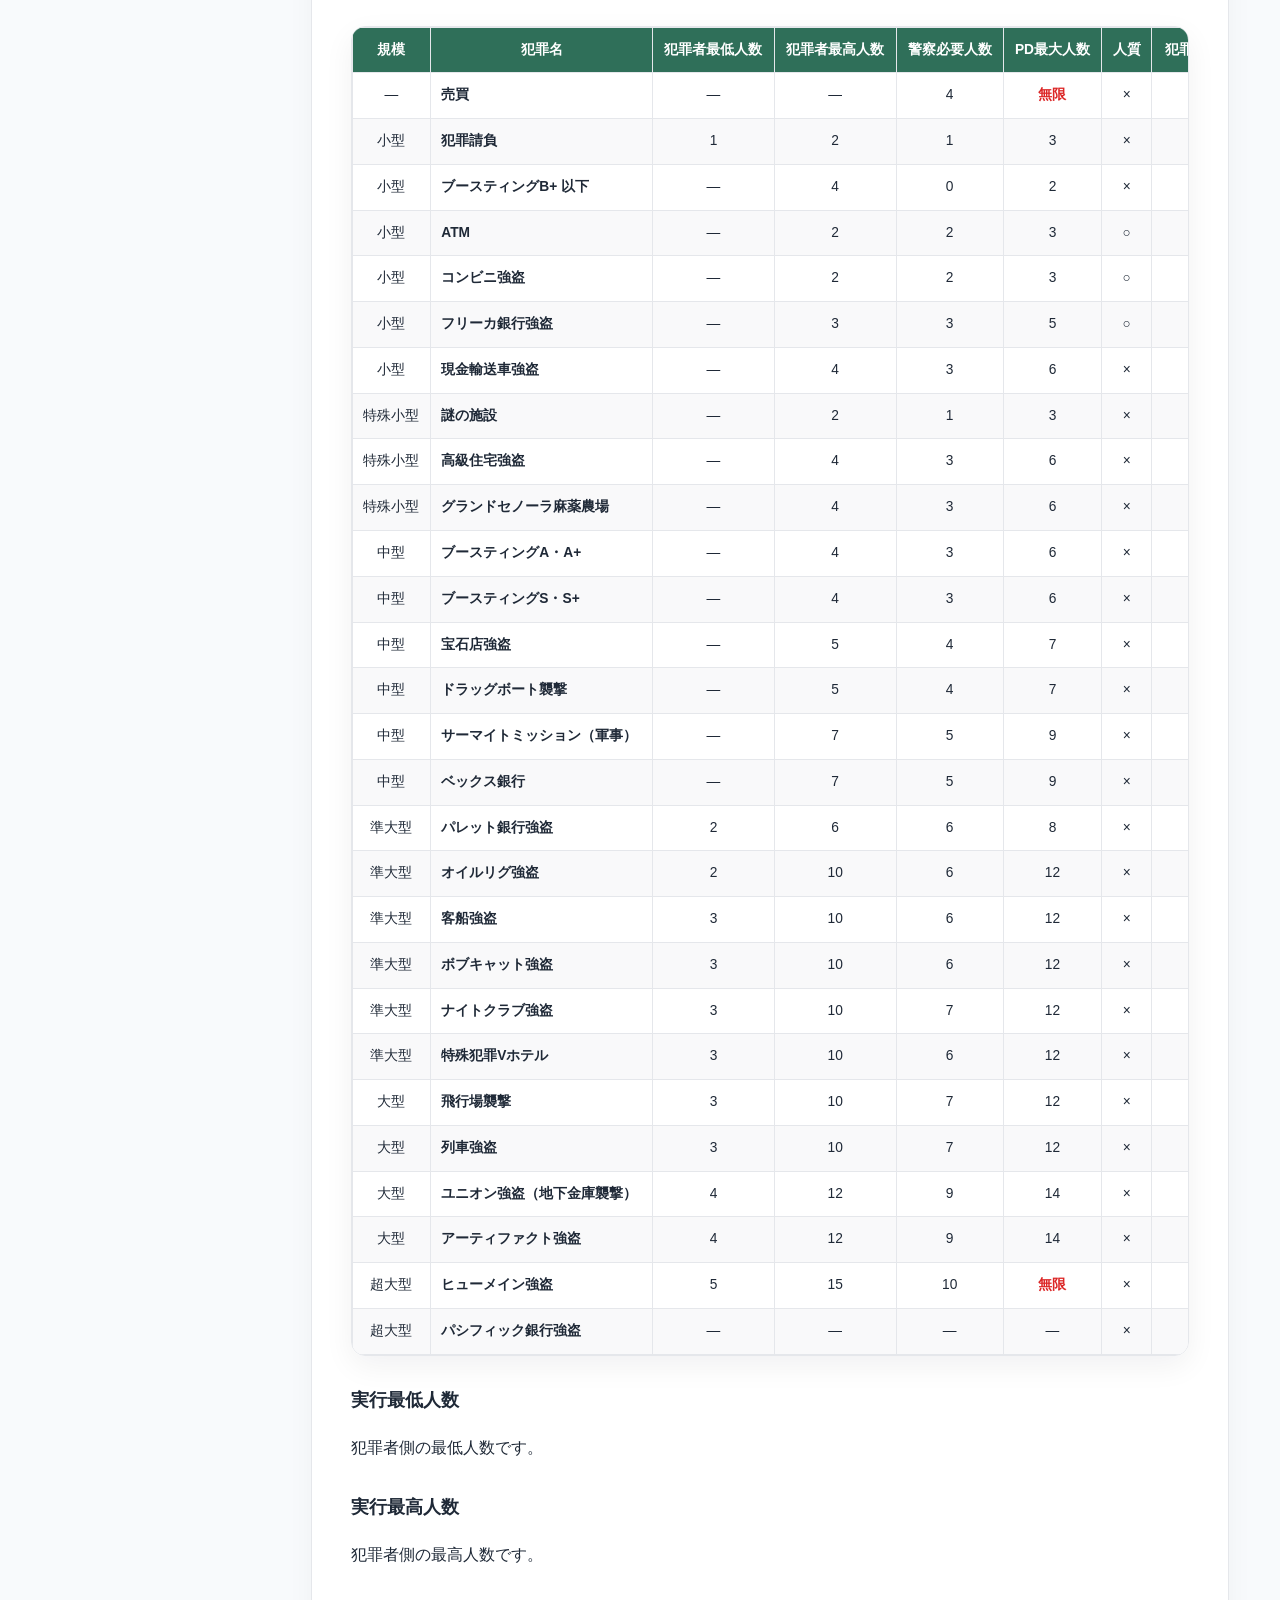
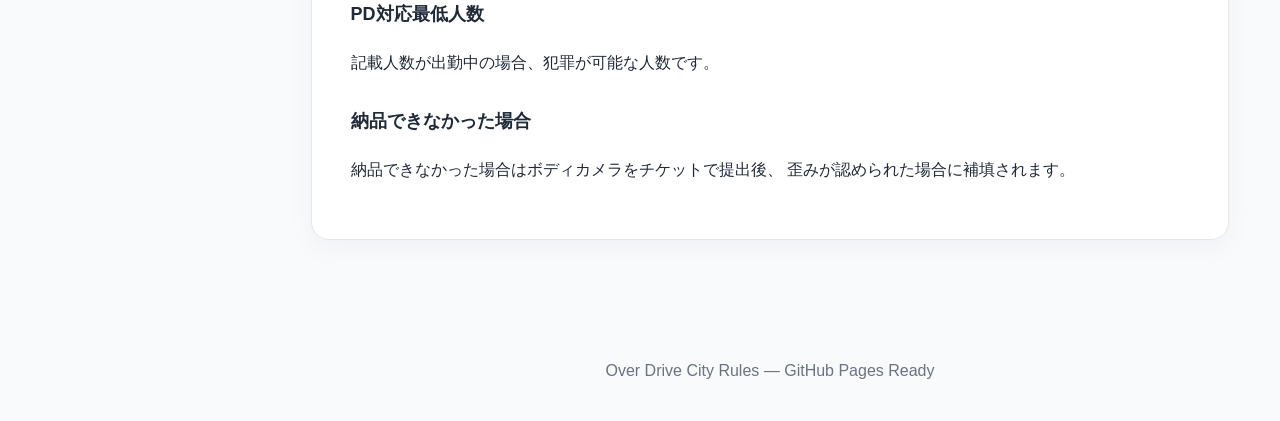
==== commit 4afdd632: "犯罪ルール更新" ====
--- a/index.html
+++ b/index.html
@@ -223,11 +223,11 @@
 <aside class="sidebar" id="sidebar">
 <a class="logo" href="#welcome"><span>ODRP</span><small>OVER DRIVE CITY</small></a>
 <nav aria-label="カテゴリー" class="category-tree" id="categoryNav">
-<button class="nav-item nav-root active" data-category="basic-prohibited" aria-current="page"><span class="nav-icon">◎</span><span>基本ルール・禁止事項</span></button>
+<button class="nav-item nav-root" data-category="basic-prohibited" aria-current="false"><span class="nav-icon">◎</span><span>基本ルール・禁止事項</span></button>
 <section class="nav-group open">
 <button aria-expanded="true" class="nav-group-title" type="button"><span class="nav-icon">▣</span><span>犯罪関連</span><span class="chevron">⌃</span></button>
 <div class="nav-children">
-<button class="nav-item" data-category="crime" aria-current="false">犯罪ルール</button>
+<button class="nav-item active" data-category="crime" aria-current="page">犯罪ルール</button>
 <button class="nav-item" data-category="crime-details" aria-current="false">各種犯罪詳細ルール</button>
 </div>
 </section>
@@ -260,7 +260,7 @@
 <div class="overlay" id="overlay"></div>
 <main class="main">
 <section class="topbar">
-<div><p class="eyebrow">OFFICIAL DOCUMENTATION</p><h1 id="pageTitle">◎基本ルール・禁止事項</h1></div>
+<div><p class="eyebrow">OFFICIAL DOCUMENTATION</p><h1 id="pageTitle">犯罪ルール</h1></div>
 <div class="tools"><label class="search"><span>⌕</span><input id="searchInput" placeholder="このカテゴリーを検索" type="search"></label><button id="wideBtn">最大化</button></div>
 </section>
 
@@ -282,7 +282,7 @@
 </article>
 <article class="rule-card"><h2>Table of Content</h2><ul><li>Welcome to ODRP</li><li>基本ルール</li><li>禁止事項</li></ul></article>
 </section>
-<section class="category active" data-category="basic-prohibited">
+<section class="category" data-category="basic-prohibited">
 <article class="rule-card"><h2><span>01</span> 基本ルール</h2>
 <div class="notice">運営メンバーへのDMは、許可された場合のみ送ってください。<br>※ルールは随時変更する可能性があります。</div>
 <h3>参加条件</h3><p>以下の条件に該当する方のみ参加可能です。</p><ul><li>RPの趣旨を理解している方</li><li>一般的なマナー・モラルを守れる方</li><li>実年齢18歳未満の方は参加できません。</li><li>サーバーの世界観を壊す行動・言動をしない方</li></ul>
@@ -338,7 +338,7 @@
 <div><h3>外部通話</h3><p>街中でDiscordなどの外部ツールを使用して通話する行為は禁止です。</p></div>
 </div>
 </article>
-</section><section class="category" data-category="crime">
+</section><section class="category active" data-category="crime">
 <article class="rule-card"><h2>犯罪ルール <span class="status">Active</span></h2>
 <h3>基本ルール</h3><ul>
 <li>命を軽く扱うような行為は禁止です（自爆特攻など）。</li>
@@ -371,7 +371,8 @@
 </li></ul>
 <h3>薬物関係</h3><ul><li>花採取・薬物精製は出勤警察人数0人から可能です。</li><li>薬物売買は出勤警察人数4人から可能です。</li></ul>
 <h3>犯罪中に盗品が漁れない場合</h3><ul><li>盗品を漁れなかった場合は、犯罪早見表の耐久時間に従って耐久してください。</li><li>耐久開始後、<code>/911</code>での連絡とPDへの直接電話を行ってください。</li><li>連絡例：<code>/911 バンジェ歪み耐久 22:00スタート</code></li><li>耐久中、金持ち役は盗品の場所でハンズアップ（デフォルトX筋）をして待機してください。</li><li>金持ち役は耐久時間中、撃ち合いを含む戦闘へ参加できません。</li><li>金持ち役が複数いる場合は、1人が代表してください。</li></ul>
-<h3>補填について</h3><ul><li>金持ち役が漁れなかった場合、耐久開始から逃げ切りまでのクリップをYouTube限定公開またはギガファイル便でチケットへ添付してください。</li><li>運営チームが確認し、成功と判断した場合のみ補填します。</li><li>受注犯罪は受注開始から犯罪終了まで、受注のない犯罪は犯罪開始から終了までのボディカメラ提出が必須です。</li></ul>
+<h3>補填について</h3><ul><li contenteditable="false">受注者、または金持ち役が漁れなかった場合、耐久開始から逃げ切りまでのクリップをYouTube限定公開またはギガファイル便でチケットへ添付してください。
+※詳細がわかる動画添付お願い致します。</li><li>運営チームが確認し、成功と判断した場合のみ補填します。</li><li>受注犯罪は受注開始から犯罪終了まで、受注のない犯罪は犯罪開始から終了までのボディカメラ提出が必須です。</li></ul>
 <h3>各犯罪詳細ルール</h3><p>犯罪を行う前に「各種犯罪詳細ルール」を必ず確認してください。</p>
 <div class="quick-table-block" id="crime-quick-table">
 <h3>犯罪早見表</h3>
